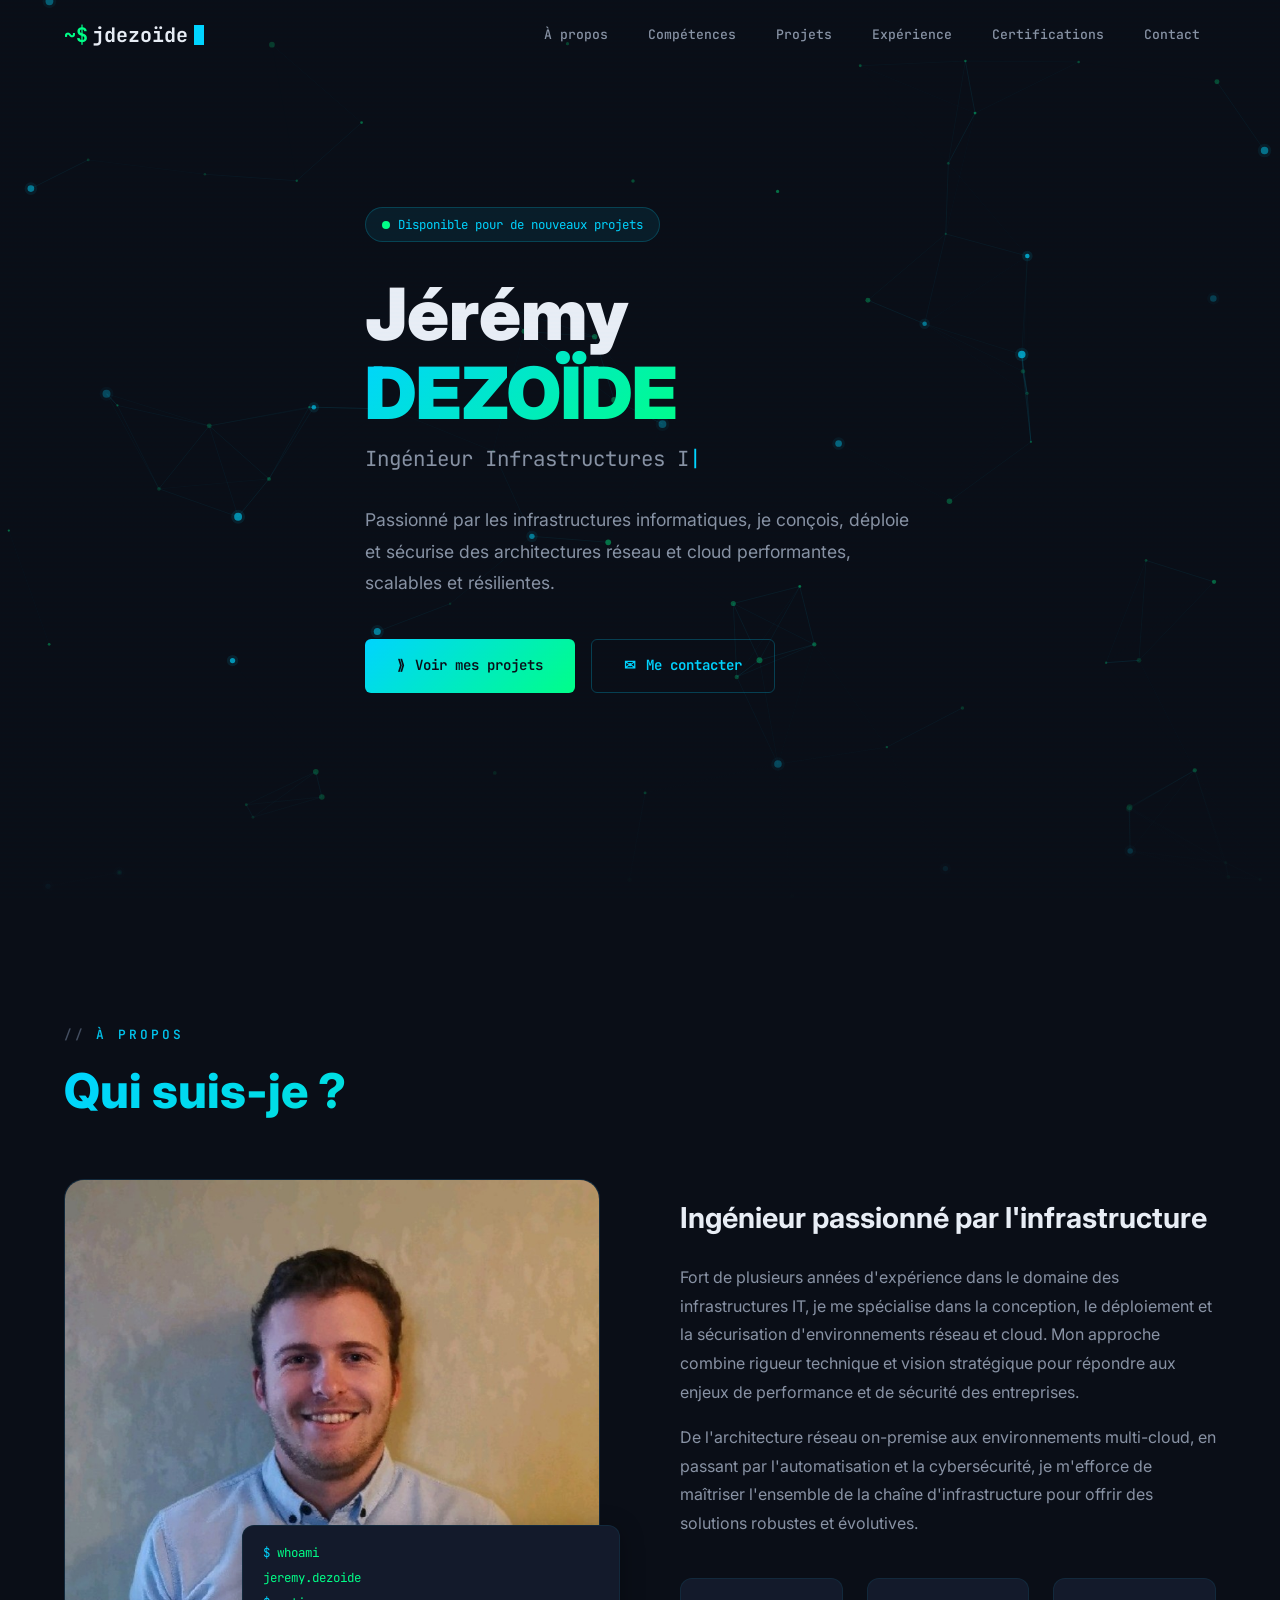
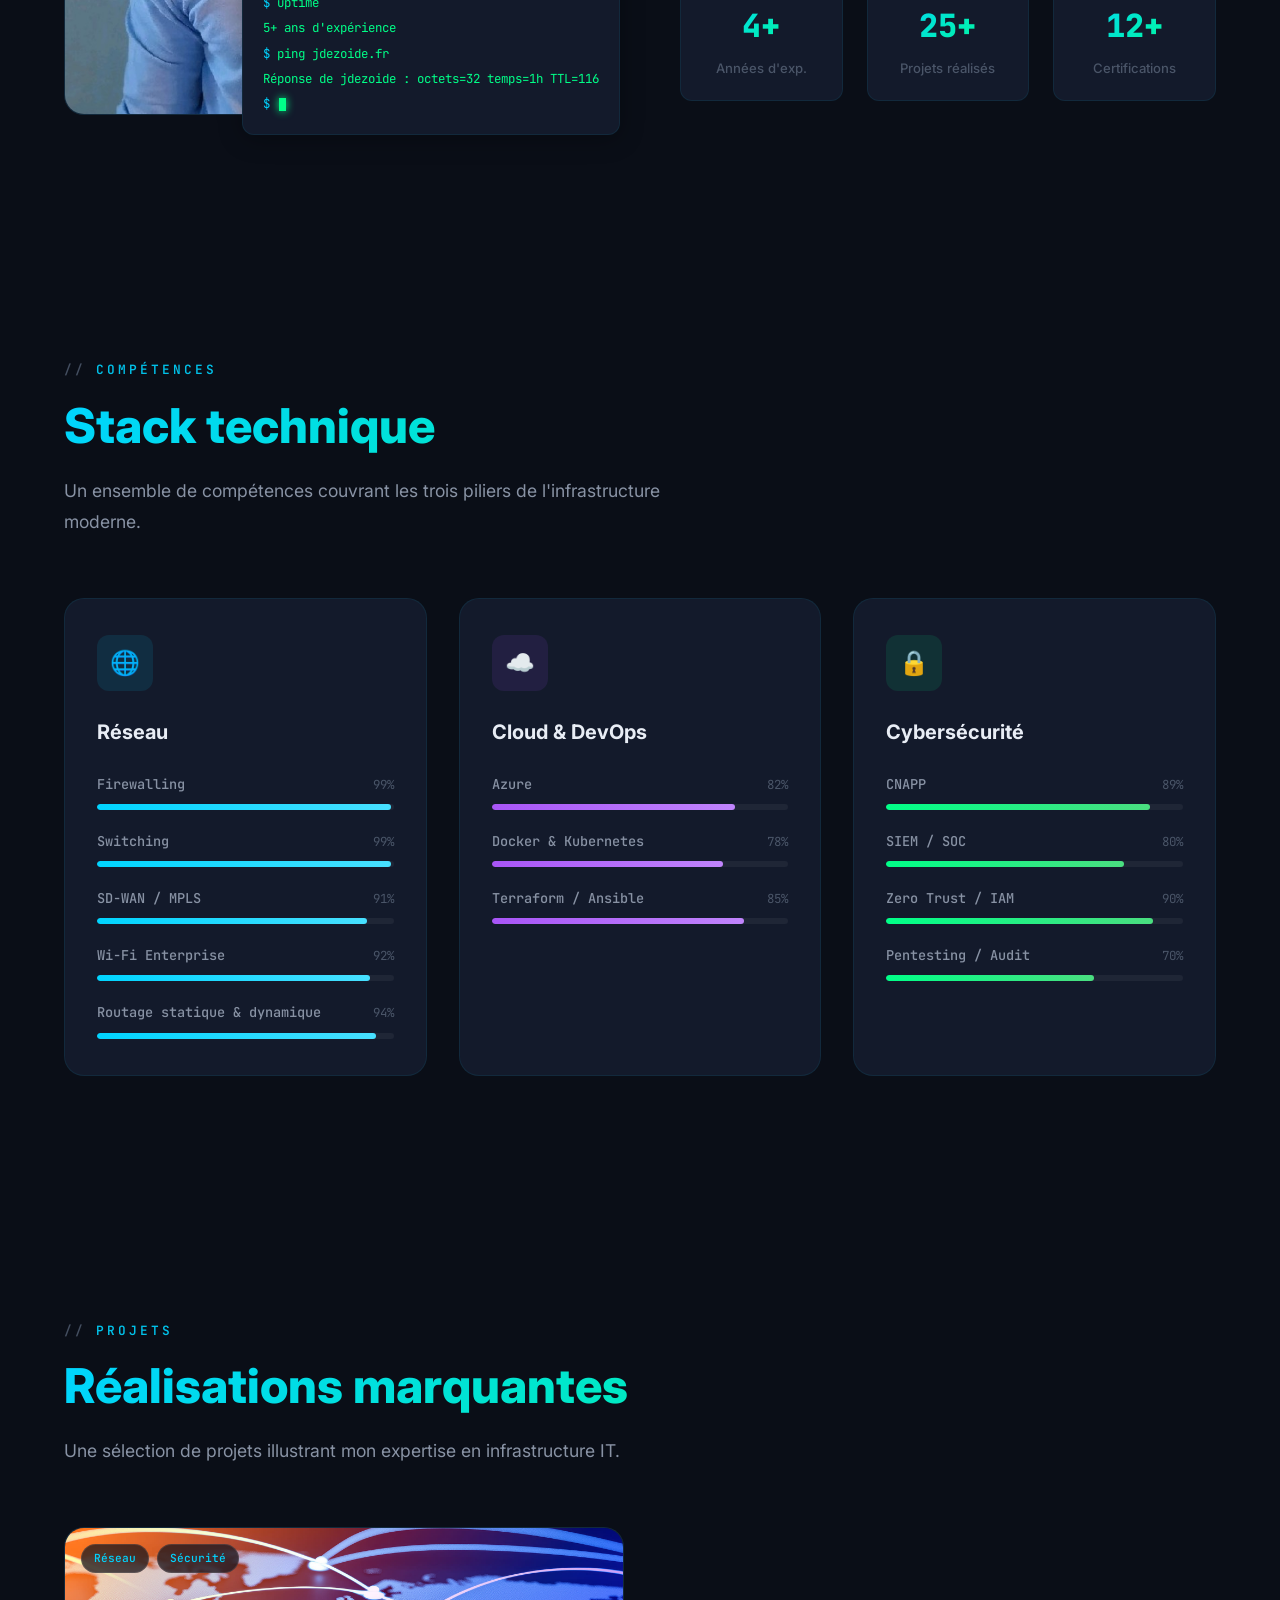
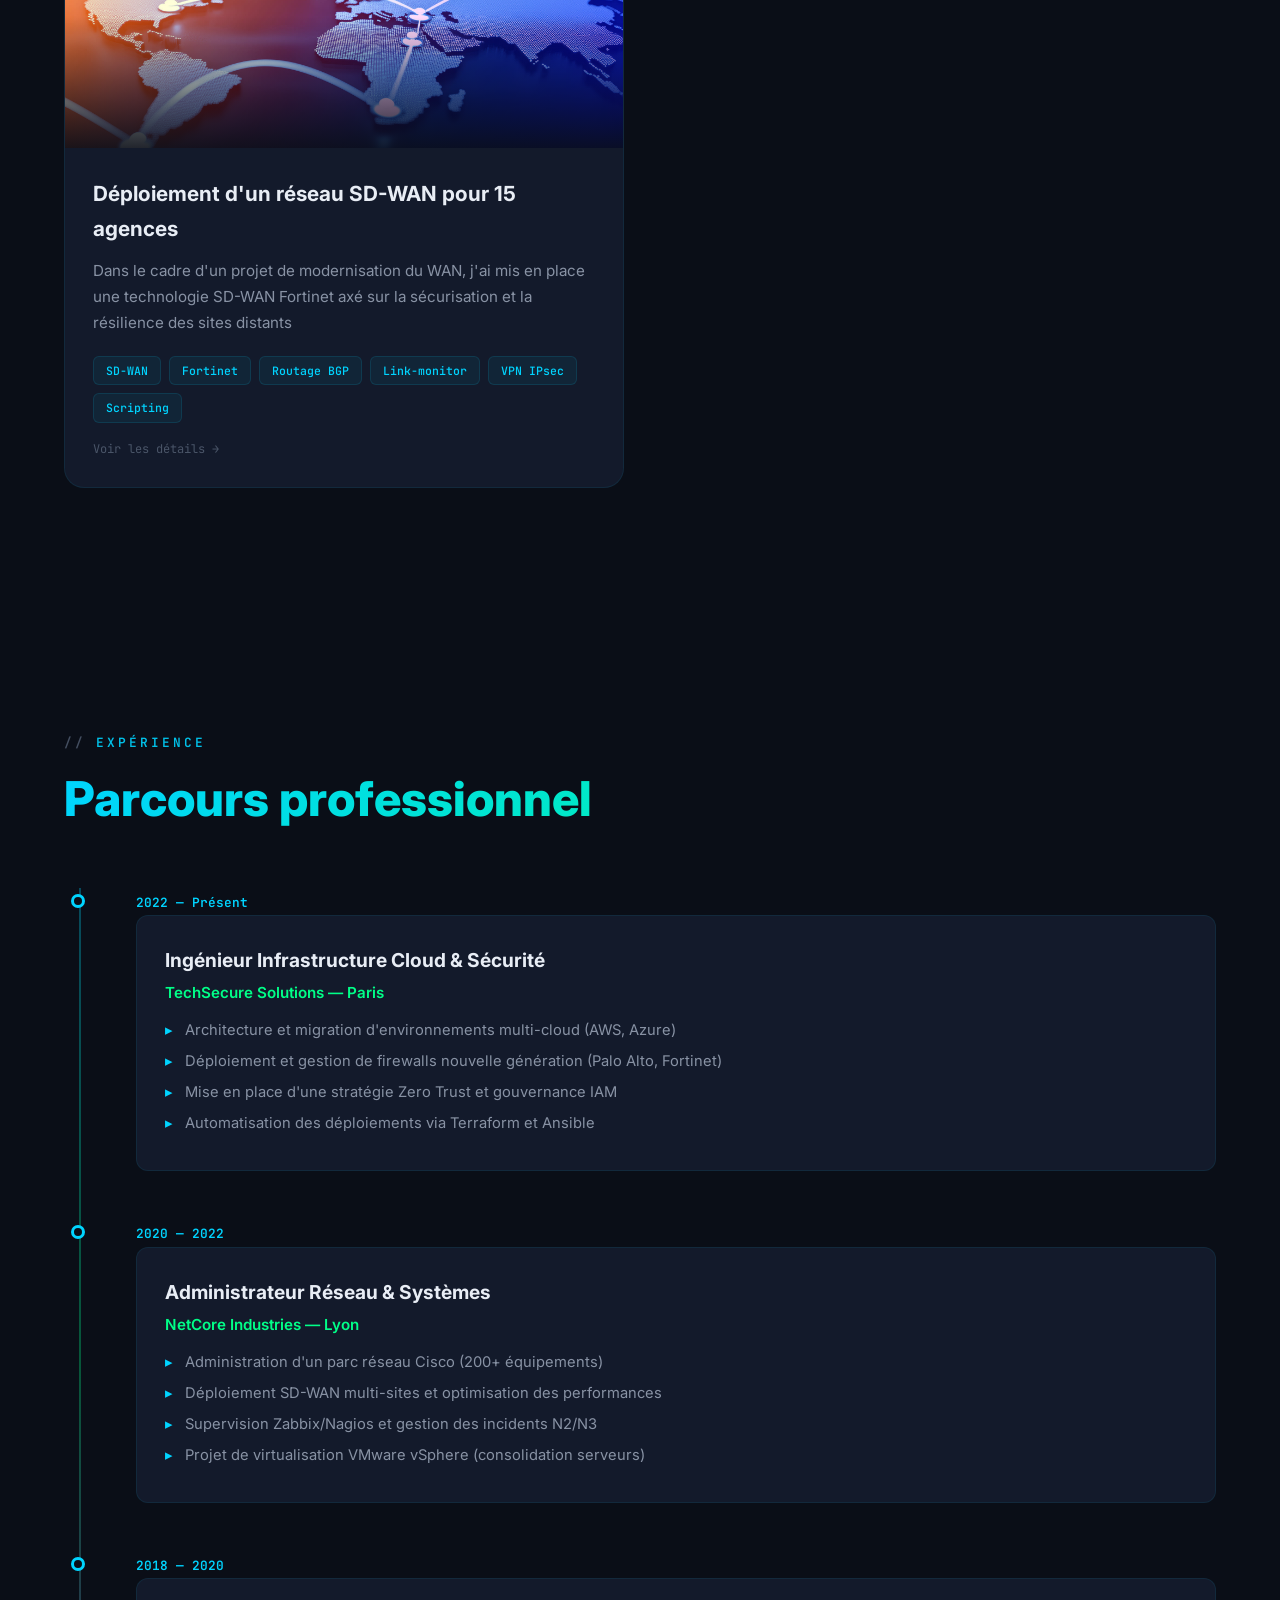
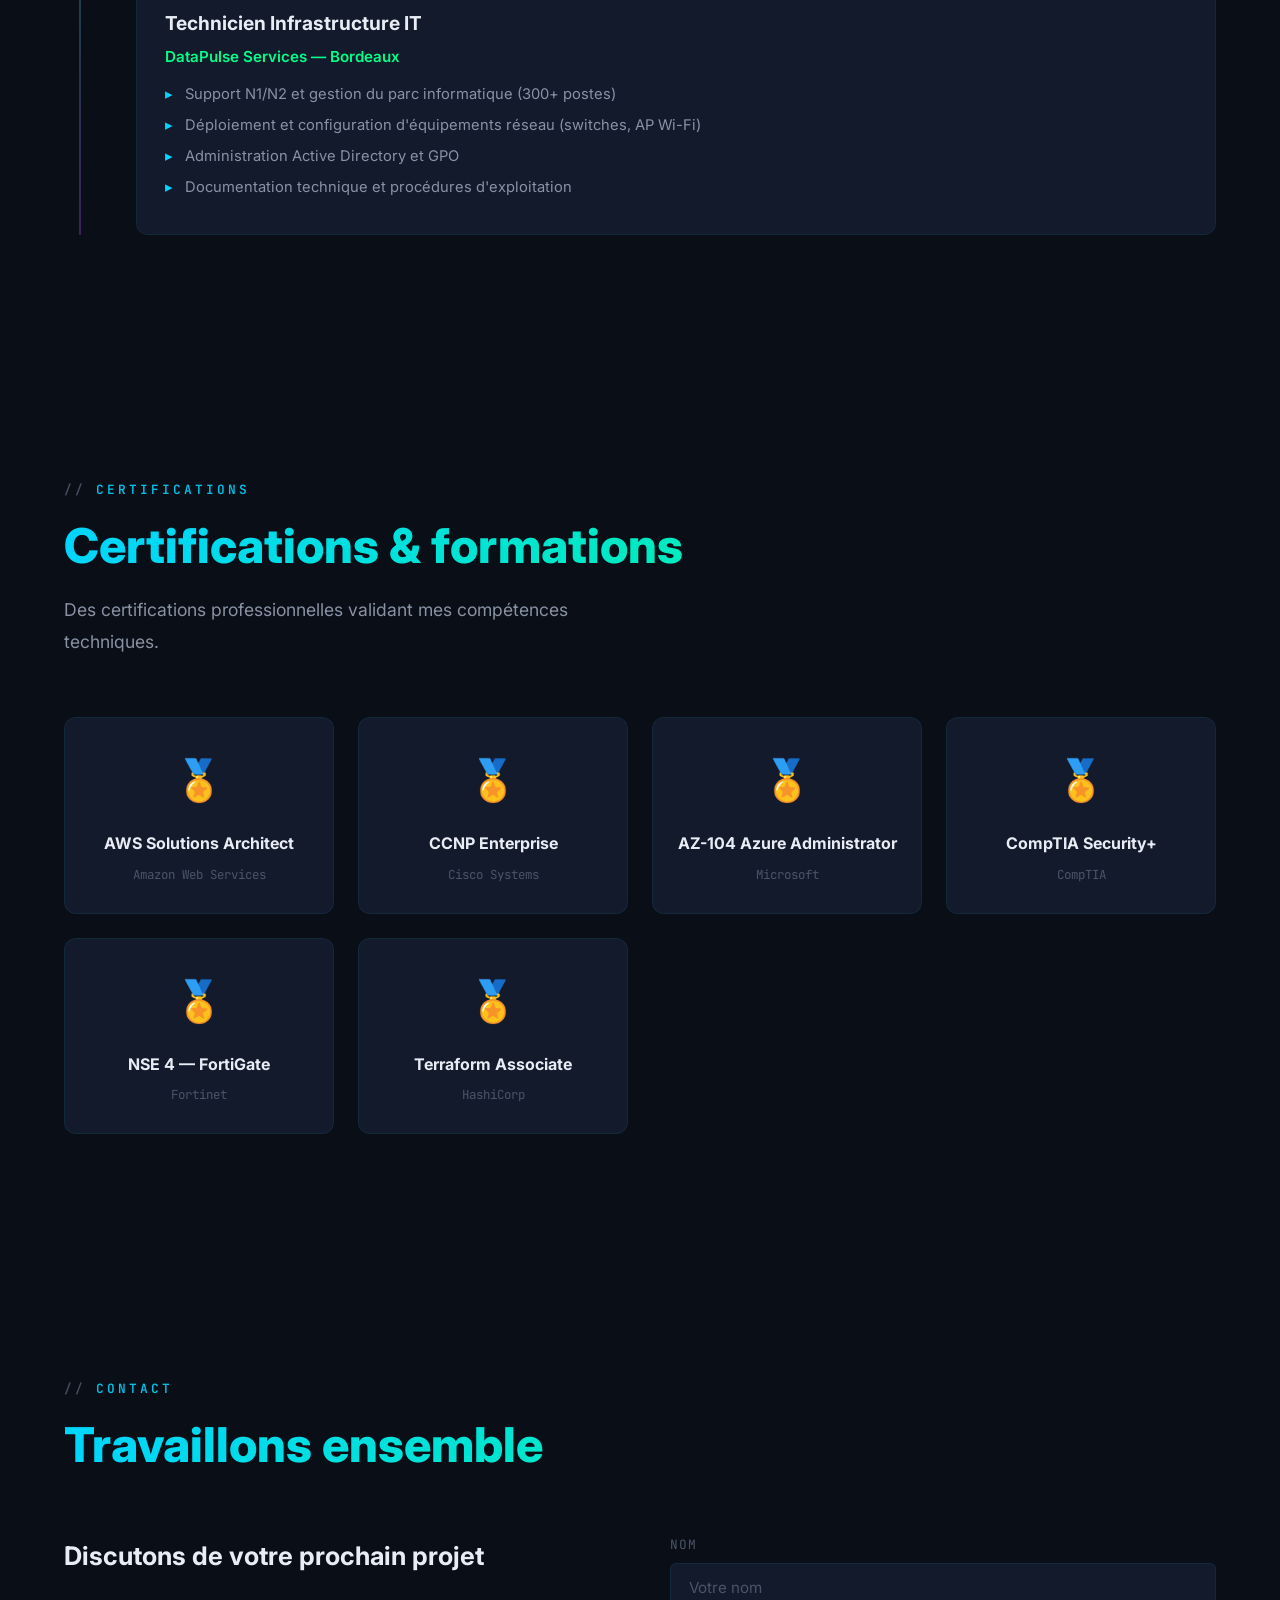
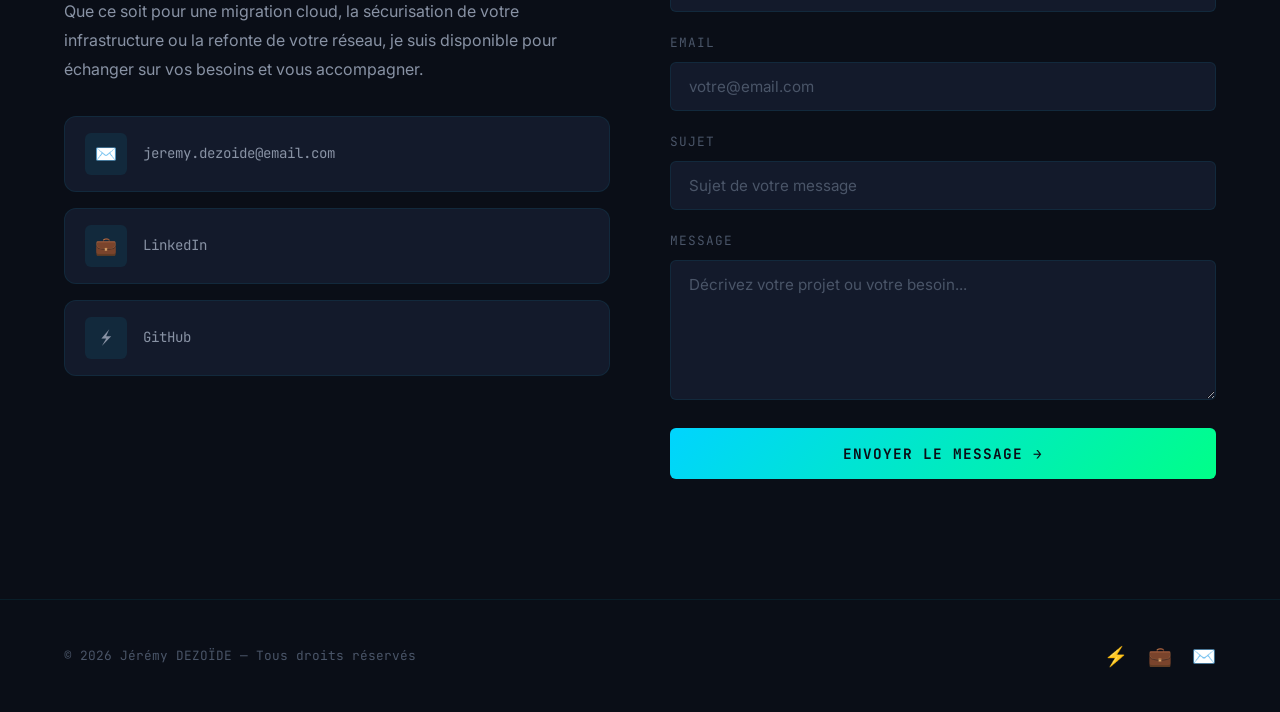
==== index.html @ 3897eb77 "first commit" ====
<!DOCTYPE html>
<html lang="fr">
<head>
  <meta charset="UTF-8">
  <meta name="viewport" content="width=device-width, initial-scale=1.0">
  <meta name="description" content="Portfolio de Jérémy Dezoïde — Ingénieur Infrastructures IT spécialisé en réseau, cloud et cybersécurité. Découvrez mes projets et compétences.">
  <meta name="keywords" content="infrastructure IT, réseau, cloud, cybersécurité, DevOps, portfolio, Jérémy Dezoïde">
  <meta name="author" content="Jérémy Dezoïde">
  <meta name="theme-color" content="#0a0e17">
  <title>Jérémy Dezoïde — Ingénieur Infrastructures IT</title>
  <link rel="stylesheet" href="style.css">
  <link rel="icon" href="data:image/svg+xml,<svg xmlns='http://www.w3.org/2000/svg' viewBox='0 0 100 100'><text y='.9em' font-size='90'>⚡</text></svg>">
</head>
<body>

  <!-- ==================== NAVBAR ==================== -->
  <nav class="navbar" id="navbar">
    <div class="container">
      <a href="#hero" class="nav-logo">
        <span class="prompt">~$</span> <span id="nav-logo-text">jdezoide</span><span class="cursor-blink"></span>
      </a>
      <div class="nav-links" id="nav-links">
        <a href="#about">À propos</a>
        <a href="#skills">Compétences</a>
        <a href="#projects">Projets</a>
        <a href="#experience">Expérience</a>
        <a href="#certifications">Certifications</a>
        <a href="#contact">Contact</a>
      </div>
      <button class="nav-burger" id="nav-burger" aria-label="Menu de navigation">
        <span></span>
        <span></span>
        <span></span>
      </button>
    </div>
  </nav>

  <!-- ==================== HERO ==================== -->
  <section class="hero" id="hero">
    <canvas id="network-canvas"></canvas>
    <div class="hero-gradient"></div>
    <div class="container">
      <div class="hero-content">
        <div class="hero-badge">
          <span class="status-dot"></span>
          <span id="hero-badge-text"></span>
        </div>
        <h1 class="hero-name">
          <span class="first-name" id="hero-first-name"></span><br>
          <span class="last-name" id="hero-last-name"></span>
        </h1>
        <p class="hero-title">
          <span id="typed-text"></span><span class="typed-cursor">|</span>
        </p>
        <p class="hero-description" id="hero-description"></p>
        <div class="hero-buttons">
          <a href="#projects" class="btn btn-primary">
            <span>⟫</span> Voir mes projets
          </a>
          <a href="#contact" class="btn btn-secondary">
            <span>✉</span> Me contacter
          </a>
        </div>
      </div>
    </div>
  </section>

  <!-- ==================== ABOUT ==================== -->
  <section class="section" id="about">
    <div class="container">
      <div class="reveal">
        <span class="section-label">À propos</span>
        <h2 class="section-title">Qui suis-je ?</h2>
      </div>
      <div class="about-grid">
        <div class="about-image-wrapper reveal reveal-delay-1">
          <div class="about-image-frame">
            <div class="about-avatar-placeholder">
              👨‍💻
            </div>
          </div>
          <div class="about-terminal-deco" id="about-terminal"></div>
        </div>
        <div class="about-text reveal reveal-delay-2">
          <h3 id="about-title"></h3>
          <div id="about-paragraphs"></div>
          <div class="about-stats" id="about-stats"></div>
        </div>
      </div>
    </div>
  </section>

  <!-- ==================== SKILLS ==================== -->
  <section class="section" id="skills">
    <div class="container">
      <div class="reveal">
        <span class="section-label">Compétences</span>
        <h2 class="section-title">Stack technique</h2>
        <p class="section-description">
          Un ensemble de compétences couvrant les trois piliers de l'infrastructure moderne.
        </p>
      </div>
      <div class="skills-grid" id="skills-grid"></div>
    </div>
  </section>

  <!-- ==================== PROJECTS ==================== -->
  <section class="section" id="projects">
    <div class="container">
      <div class="reveal">
        <span class="section-label">Projets</span>
        <h2 class="section-title">Réalisations marquantes</h2>
        <p class="section-description">
          Une sélection de projets illustrant mon expertise en infrastructure IT.
        </p>
      </div>
      <div class="projects-grid" id="projects-grid"></div>
    </div>
  </section>

  <!-- ==================== EXPERIENCE ==================== -->
  <section class="section" id="experience">
    <div class="container">
      <div class="reveal">
        <span class="section-label">Expérience</span>
        <h2 class="section-title">Parcours professionnel</h2>
      </div>
      <div class="timeline" id="timeline"></div>
    </div>
  </section>

  <!-- ==================== CERTIFICATIONS ==================== -->
  <section class="section" id="certifications">
    <div class="container">
      <div class="reveal">
        <span class="section-label">Certifications</span>
        <h2 class="section-title">Certifications & formations</h2>
        <p class="section-description">
          Des certifications professionnelles validant mes compétences techniques.
        </p>
      </div>
      <div class="certifications-grid" id="certifications-grid"></div>
    </div>
  </section>

  <!-- ==================== CONTACT ==================== -->
  <section class="section" id="contact">
    <div class="container">
      <div class="reveal">
        <span class="section-label">Contact</span>
        <h2 class="section-title">Travaillons ensemble</h2>
      </div>
      <div class="contact-grid">
        <div class="contact-info reveal reveal-delay-1">
          <h3 id="contact-title"></h3>
          <p id="contact-description"></p>
          <div class="contact-links" id="contact-links"></div>
        </div>
        <form class="contact-form reveal reveal-delay-2" id="contact-form">
          <div class="form-group">
            <label for="name">Nom</label>
            <input type="text" id="name" name="name" placeholder="Votre nom" required>
          </div>
          <div class="form-group">
            <label for="email">Email</label>
            <input type="email" id="email" name="email" placeholder="votre@email.com" required>
          </div>
          <div class="form-group">
            <label for="subject">Sujet</label>
            <input type="text" id="subject" name="subject" placeholder="Sujet de votre message">
          </div>
          <div class="form-group">
            <label for="message">Message</label>
            <textarea id="message" name="message" placeholder="Décrivez votre projet ou votre besoin..." required></textarea>
          </div>
          <button type="submit" class="btn-submit">Envoyer le message →</button>
        </form>
      </div>
    </div>
  </section>

  <!-- ==================== FOOTER ==================== -->
  <footer class="footer">
    <div class="container">
      <div class="footer-content">
        <p class="footer-text" id="footer-text"></p>
        <div class="footer-links" id="footer-links"></div>
      </div>
    </div>
  </footer>

  <script src="script.js"></script>
</body>
</html>
---- style.css ----
/* ============================================
   PORTFOLIO — JÉRÉMY DEZOÏDE
   Thème : Infrastructures IT / Cybersécurité
   ============================================ */

/* ---------- Google Fonts ---------- */
@import url('https://fonts.googleapis.com/css2?family=Inter:wght@300;400;500;600;700;800;900&family=JetBrains+Mono:wght@400;500;600;700&display=swap');

/* ---------- CSS Variables (Design Tokens) ---------- */
:root {
  /* Colors */
  --bg-primary: #0a0e17;
  --bg-secondary: #0f1623;
  --bg-card: #131a2b;
  --bg-card-hover: #182035;
  --border-subtle: rgba(0, 212, 255, 0.08);
  --border-glow: rgba(0, 212, 255, 0.25);

  --accent-cyan: #00d4ff;
  --accent-green: #00ff88;
  --accent-purple: #a855f7;
  --accent-orange: #ff6b35;
  --accent-red: #ff3860;

  --text-primary: #e8edf5;
  --text-secondary: #8892a4;
  --text-muted: #4a5568;

  --gradient-main: linear-gradient(135deg, #00d4ff 0%, #00ff88 100%);
  --gradient-hero: linear-gradient(180deg, rgba(10, 14, 23, 0) 0%, #0a0e17 100%);
  --gradient-card: linear-gradient(135deg, rgba(0, 212, 255, 0.05) 0%, rgba(0, 255, 136, 0.02) 100%);

  /* Typography */
  --font-sans: 'Inter', -apple-system, BlinkMacSystemFont, sans-serif;
  --font-mono: 'JetBrains Mono', 'Fira Code', monospace;

  /* Spacing */
  --section-padding: 120px 0;
  --container-width: 1200px;
  --container-padding: 0 24px;

  /* Transitions */
  --transition-fast: 0.2s cubic-bezier(0.4, 0, 0.2, 1);
  --transition-base: 0.35s cubic-bezier(0.4, 0, 0.2, 1);
  --transition-slow: 0.6s cubic-bezier(0.4, 0, 0.2, 1);

  /* Shadows */
  --shadow-glow-sm: 0 0 15px rgba(0, 212, 255, 0.15);
  --shadow-glow-md: 0 0 30px rgba(0, 212, 255, 0.2);
  --shadow-glow-lg: 0 0 60px rgba(0, 212, 255, 0.15);
  --shadow-card: 0 4px 24px rgba(0, 0, 0, 0.3);

  /* Border Radius */
  --radius-sm: 6px;
  --radius-md: 12px;
  --radius-lg: 20px;
  --radius-full: 9999px;
}

/* ---------- Reset & Base ---------- */
*,
*::before,
*::after {
  margin: 0;
  padding: 0;
  box-sizing: border-box;
}

html {
  scroll-behavior: smooth;
  scroll-padding-top: 80px;
  font-size: 16px;
}

body {
  font-family: var(--font-sans);
  background-color: var(--bg-primary);
  color: var(--text-primary);
  line-height: 1.7;
  overflow-x: hidden;
  -webkit-font-smoothing: antialiased;
  -moz-osx-font-smoothing: grayscale;
}

a {
  text-decoration: none;
  color: inherit;
}

ul, ol {
  list-style: none;
}

img {
  max-width: 100%;
  display: block;
}

button {
  font-family: inherit;
  cursor: pointer;
  border: none;
  background: none;
}

/* ---------- Utilities ---------- */
.container {
  max-width: var(--container-width);
  margin: 0 auto;
  padding: var(--container-padding);
}

.section {
  padding: var(--section-padding);
  position: relative;
}

.section-label {
  display: inline-flex;
  align-items: center;
  gap: 10px;
  font-family: var(--font-mono);
  font-size: 0.8rem;
  font-weight: 600;
  color: var(--accent-cyan);
  text-transform: uppercase;
  letter-spacing: 3px;
  margin-bottom: 16px;
  opacity: 0.9;
}

.section-label::before {
  content: '//';
  color: var(--text-muted);
}

.section-title {
  font-size: clamp(2rem, 4vw, 3rem);
  font-weight: 800;
  line-height: 1.2;
  margin-bottom: 20px;
  background: var(--gradient-main);
  -webkit-background-clip: text;
  -webkit-text-fill-color: transparent;
  background-clip: text;
}

.section-description {
  font-size: 1.1rem;
  color: var(--text-secondary);
  max-width: 600px;
  line-height: 1.8;
}

.highlight {
  color: var(--accent-cyan);
  font-weight: 600;
}

/* ---------- Scanlines Overlay ---------- */
body::after {
  content: '';
  position: fixed;
  top: 0;
  left: 0;
  width: 100%;
  height: 100%;
  pointer-events: none;
  z-index: 9999;
  background: repeating-linear-gradient(
    0deg,
    transparent,
    transparent 2px,
    rgba(0, 212, 255, 0.008) 2px,
    rgba(0, 212, 255, 0.008) 4px
  );
}

/* ---------- NAVBAR ---------- */
.navbar {
  position: fixed;
  top: 0;
  left: 0;
  width: 100%;
  z-index: 1000;
  padding: 16px 0;
  transition: var(--transition-base);
  backdrop-filter: blur(0px);
}

.navbar.scrolled {
  padding: 10px 0;
  background: rgba(10, 14, 23, 0.85);
  backdrop-filter: blur(20px) saturate(180%);
  border-bottom: 1px solid var(--border-subtle);
}

.navbar .container {
  display: flex;
  align-items: center;
  justify-content: space-between;
}

.nav-logo {
  font-family: var(--font-mono);
  font-size: 1.25rem;
  font-weight: 700;
  color: var(--text-primary);
  display: flex;
  align-items: center;
  gap: 4px;
}

.nav-logo .prompt {
  color: var(--accent-green);
}

.nav-logo .cursor-blink {
  display: inline-block;
  width: 10px;
  height: 20px;
  background: var(--accent-cyan);
  animation: blink 1s step-end infinite;
  margin-left: 2px;
  vertical-align: middle;
}

@keyframes blink {
  0%, 100% { opacity: 1; }
  50% { opacity: 0; }
}

.nav-links {
  display: flex;
  align-items: center;
  gap: 8px;
}

.nav-links a {
  font-family: var(--font-mono);
  font-size: 0.82rem;
  font-weight: 500;
  color: var(--text-secondary);
  padding: 8px 16px;
  border-radius: var(--radius-sm);
  transition: var(--transition-fast);
  position: relative;
}

.nav-links a:hover,
.nav-links a.active {
  color: var(--accent-cyan);
  background: rgba(0, 212, 255, 0.06);
}

.nav-links a::after {
  content: '';
  position: absolute;
  bottom: 4px;
  left: 50%;
  transform: translateX(-50%) scaleX(0);
  width: 20px;
  height: 2px;
  background: var(--accent-cyan);
  border-radius: var(--radius-full);
  transition: var(--transition-fast);
}

.nav-links a:hover::after,
.nav-links a.active::after {
  transform: translateX(-50%) scaleX(1);
}

/* Mobile Burger */
.nav-burger {
  display: none;
  flex-direction: column;
  gap: 5px;
  padding: 8px;
  z-index: 1001;
}

.nav-burger span {
  display: block;
  width: 24px;
  height: 2px;
  background: var(--text-primary);
  border-radius: var(--radius-full);
  transition: var(--transition-base);
}

.nav-burger.active span:nth-child(1) {
  transform: rotate(45deg) translate(5px, 5px);
}

.nav-burger.active span:nth-child(2) {
  opacity: 0;
}

.nav-burger.active span:nth-child(3) {
  transform: rotate(-45deg) translate(5px, -5px);
}

/* ---------- HERO SECTION ---------- */
.hero {
  min-height: 100vh;
  display: flex;
  align-items: center;
  position: relative;
  overflow: hidden;
}

#network-canvas {
  position: absolute;
  top: 0;
  left: 0;
  width: 100%;
  height: 100%;
  z-index: 0;
}

.hero-gradient {
  position: absolute;
  bottom: 0;
  left: 0;
  width: 100%;
  height: 200px;
  background: var(--gradient-hero);
  z-index: 1;
}

.hero-content {
  position: relative;
  z-index: 2;
  max-width: 800px;
}

.hero-badge {
  display: inline-flex;
  align-items: center;
  gap: 8px;
  padding: 6px 16px;
  background: rgba(0, 212, 255, 0.08);
  border: 1px solid rgba(0, 212, 255, 0.2);
  border-radius: var(--radius-full);
  font-family: var(--font-mono);
  font-size: 0.78rem;
  color: var(--accent-cyan);
  margin-bottom: 32px;
  animation: fadeInUp 0.8s ease-out 0.2s both;
}

.hero-badge .status-dot {
  width: 8px;
  height: 8px;
  background: var(--accent-green);
  border-radius: 50%;
  animation: pulse-dot 2s ease-in-out infinite;
}

@keyframes pulse-dot {
  0%, 100% { box-shadow: 0 0 0 0 rgba(0, 255, 136, 0.4); }
  50% { box-shadow: 0 0 0 6px rgba(0, 255, 136, 0); }
}

.hero-name {
  font-size: clamp(2.8rem, 6vw, 4.5rem);
  font-weight: 900;
  line-height: 1.1;
  margin-bottom: 8px;
  animation: fadeInUp 0.8s ease-out 0.4s both;
}

.hero-name .first-name {
  color: var(--text-primary);
}

.hero-name .last-name {
  background: var(--gradient-main);
  -webkit-background-clip: text;
  -webkit-text-fill-color: transparent;
  background-clip: text;
}

.hero-title {
  font-family: var(--font-mono);
  font-size: clamp(1rem, 2vw, 1.3rem);
  color: var(--text-secondary);
  margin-bottom: 28px;
  animation: fadeInUp 0.8s ease-out 0.6s both;
  min-height: 1.6em;
}

.hero-title .typed-cursor {
  color: var(--accent-cyan);
  animation: blink 0.8s step-end infinite;
}

.hero-description {
  font-size: 1.1rem;
  color: var(--text-secondary);
  max-width: 550px;
  line-height: 1.8;
  margin-bottom: 40px;
  animation: fadeInUp 0.8s ease-out 0.8s both;
}

.hero-buttons {
  display: flex;
  gap: 16px;
  flex-wrap: wrap;
  animation: fadeInUp 0.8s ease-out 1s both;
}

@keyframes fadeInUp {
  from {
    opacity: 0;
    transform: translateY(30px);
  }
  to {
    opacity: 1;
    transform: translateY(0);
  }
}

/* Buttons */
.btn {
  display: inline-flex;
  align-items: center;
  gap: 10px;
  padding: 14px 32px;
  font-family: var(--font-mono);
  font-size: 0.88rem;
  font-weight: 600;
  border-radius: var(--radius-sm);
  transition: var(--transition-base);
  position: relative;
  overflow: hidden;
}

.btn-primary {
  background: var(--gradient-main);
  color: var(--bg-primary);
}

.btn-primary:hover {
  box-shadow: var(--shadow-glow-md);
  transform: translateY(-2px);
}

.btn-secondary {
  background: transparent;
  color: var(--accent-cyan);
  border: 1px solid var(--border-glow);
}

.btn-secondary:hover {
  background: rgba(0, 212, 255, 0.08);
  border-color: var(--accent-cyan);
  transform: translateY(-2px);
}

/* Scroll Indicator */
.scroll-indicator {
  position: absolute;
  bottom: 40px;
  left: 50%;
  transform: translateX(-50%);
  z-index: 2;
  display: flex;
  flex-direction: column;
  align-items: center;
  gap: 8px;
  animation: fadeInUp 0.8s ease-out 1.4s both;
}

.scroll-indicator span {
  font-family: var(--font-mono);
  font-size: 0.7rem;
  color: var(--text-muted);
  letter-spacing: 2px;
  text-transform: uppercase;
}

.scroll-mouse {
  width: 24px;
  height: 38px;
  border: 2px solid var(--text-muted);
  border-radius: 12px;
  position: relative;
}

.scroll-mouse::after {
  content: '';
  position: absolute;
  top: 6px;
  left: 50%;
  transform: translateX(-50%);
  width: 3px;
  height: 8px;
  background: var(--accent-cyan);
  border-radius: var(--radius-full);
  animation: scrollDown 1.8s ease-in-out infinite;
}

@keyframes scrollDown {
  0% { opacity: 1; transform: translateX(-50%) translateY(0); }
  100% { opacity: 0; transform: translateX(-50%) translateY(16px); }
}

/* ---------- ABOUT SECTION ---------- */
.about-grid {
  display: grid;
  grid-template-columns: 1fr 1fr;
  gap: 80px;
  align-items: center;
  margin-top: 60px;
}

.about-image-wrapper {
  position: relative;
}

.about-image-frame {
  position: relative;
  border-radius: var(--radius-lg);
  overflow: hidden;
  border: 1px solid var(--border-subtle);
  aspect-ratio: 1;
  background: var(--bg-card);
  display: flex;
  align-items: center;
  justify-content: center;
}

.about-image-frame img {
  width: 100%;
  height: 100%;
  object-fit: cover;
  position: relative;
  z-index: 2;
  transition: transform var(--transition);
}

.about-image-frame:hover img {
  transform: scale(1.04);
}

.about-image-frame::before {
  content: '';
  position: absolute;
  inset: 0;
  background: var(--gradient-card);
  z-index: 1;
}

.about-avatar-placeholder {
  width: 100%;
  height: 100%;
  display: flex;
  align-items: center;
  justify-content: center;
  font-size: 6rem;
  position: relative;
  z-index: 2;
}

.about-terminal-deco {
  position: absolute;
  bottom: -20px;
  right: -20px;
  background: var(--bg-card);
  border: 1px solid var(--border-subtle);
  border-radius: var(--radius-md);
  padding: 16px 20px;
  font-family: var(--font-mono);
  font-size: 0.78rem;
  color: var(--accent-green);
  box-shadow: var(--shadow-card);
  z-index: 3;
}

.about-terminal-deco .line {
  display: block;
  margin-bottom: 4px;
}

.about-terminal-deco .prompt-sign {
  color: var(--accent-cyan);
}

.about-terminal-deco .terminal-cursor {
  display: inline-block;
  width: 7px;
  height: 13px;
  background: var(--accent-green);
  animation: terminal-blink 1s step-end infinite;
  vertical-align: middle;
  margin-left: 2px;
  box-shadow: 0 0 8px var(--accent-green);
}

@keyframes terminal-blink {
  from, to { background-color: transparent; box-shadow: none; }
  50% { background-color: var(--accent-green); box-shadow: 0 0 8px var(--accent-green); }
}

.about-text h3 {
  font-size: 1.8rem;
  font-weight: 700;
  margin-bottom: 20px;
  color: var(--text-primary);
}

.about-text p {
  color: var(--text-secondary);
  margin-bottom: 16px;
  line-height: 1.8;
}

.about-stats {
  display: grid;
  grid-template-columns: repeat(3, 1fr);
  gap: 24px;
  margin-top: 40px;
}

.stat-item {
  text-align: center;
  padding: 20px;
  background: var(--bg-card);
  border: 1px solid var(--border-subtle);
  border-radius: var(--radius-md);
  transition: var(--transition-base);
}

.stat-item:hover {
  border-color: var(--border-glow);
  box-shadow: var(--shadow-glow-sm);
}

.stat-number {
  font-family: var(--font-mono);
  font-size: 2rem;
  font-weight: 800;
  background: var(--gradient-main);
  -webkit-background-clip: text;
  -webkit-text-fill-color: transparent;
  background-clip: text;
}

.stat-label {
  font-size: 0.82rem;
  color: var(--text-muted);
  margin-top: 4px;
  font-weight: 500;
}

/* ---------- SKILLS SECTION ---------- */
.skills-grid {
  display: grid;
  grid-template-columns: repeat(3, 1fr);
  gap: 32px;
  margin-top: 60px;
}

.skill-category {
  background: var(--bg-card);
  border: 1px solid var(--border-subtle);
  border-radius: var(--radius-lg);
  padding: 36px 32px;
  transition: var(--transition-base);
  position: relative;
  overflow: hidden;
}

.skill-category::before {
  content: '';
  position: absolute;
  top: 0;
  left: 0;
  right: 0;
  height: 3px;
  background: var(--gradient-main);
  transform: scaleX(0);
  transition: var(--transition-base);
}

.skill-category:hover {
  border-color: var(--border-glow);
  transform: translateY(-4px);
  box-shadow: var(--shadow-glow-sm);
}

.skill-category:hover::before {
  transform: scaleX(1);
}

.skill-category-icon {
  width: 56px;
  height: 56px;
  display: flex;
  align-items: center;
  justify-content: center;
  border-radius: var(--radius-md);
  font-size: 1.5rem;
  margin-bottom: 24px;
}

.skill-category-icon.network {
  background: rgba(0, 212, 255, 0.1);
  color: var(--accent-cyan);
}

.skill-category-icon.cloud {
  background: rgba(168, 85, 247, 0.1);
  color: var(--accent-purple);
}

.skill-category-icon.security {
  background: rgba(0, 255, 136, 0.1);
  color: var(--accent-green);
}

.skill-category h3 {
  font-size: 1.25rem;
  font-weight: 700;
  margin-bottom: 24px;
  color: var(--text-primary);
}

.skill-item {
  margin-bottom: 20px;
}

.skill-item:last-child {
  margin-bottom: 0;
}

.skill-header {
  display: flex;
  justify-content: space-between;
  align-items: center;
  margin-bottom: 8px;
}

.skill-name {
  font-family: var(--font-mono);
  font-size: 0.85rem;
  color: var(--text-secondary);
  font-weight: 500;
}

.skill-percent {
  font-family: var(--font-mono);
  font-size: 0.78rem;
  color: var(--text-muted);
}

.skill-bar {
  height: 6px;
  background: rgba(255, 255, 255, 0.05);
  border-radius: var(--radius-full);
  overflow: hidden;
}

.skill-bar-fill {
  height: 100%;
  border-radius: var(--radius-full);
  width: 0;
  transition: width 1.2s cubic-bezier(0.4, 0, 0.2, 1);
}

.skill-bar-fill.cyan {
  background: linear-gradient(90deg, var(--accent-cyan), #47e0ff);
}

.skill-bar-fill.purple {
  background: linear-gradient(90deg, var(--accent-purple), #c084fc);
}

.skill-bar-fill.green {
  background: linear-gradient(90deg, var(--accent-green), #4ade80);
}

/* ---------- PROJECTS SECTION ---------- */
.projects-grid {
  display: grid;
  grid-template-columns: repeat(2, 1fr);
  gap: 32px;
  margin-top: 60px;
}

.project-card {
  background: var(--bg-card);
  border: 1px solid var(--border-subtle);
  border-radius: var(--radius-lg);
  overflow: hidden;
  transition: var(--transition-base);
  position: relative;
  group: true;
}

.project-card:hover {
  border-color: var(--border-glow);
  transform: translateY(-6px);
  box-shadow: var(--shadow-glow-md);
}

.project-image {
  width: 100%;
  height: 220px;
  background: var(--bg-secondary);
  position: relative;
  overflow: hidden;
}

.project-image-inner {
  width: 100%;
  height: 100%;
  display: flex;
  align-items: center;
  justify-content: center;
  font-size: 3rem;
  background: var(--gradient-card);
  transition: var(--transition-slow);
}

.project-card:hover .project-image-inner {
  transform: scale(1.05);
}

.project-overlay {
  position: absolute;
  inset: 0;
  background: linear-gradient(180deg, transparent 40%, rgba(10, 14, 23, 0.9) 100%);
}

.project-tags {
  position: absolute;
  top: 16px;
  left: 16px;
  display: flex;
  gap: 8px;
  flex-wrap: wrap;
  z-index: 2;
}

.project-tag {
  padding: 4px 12px;
  background: rgba(10, 14, 23, 0.7);
  backdrop-filter: blur(10px);
  border: 1px solid rgba(255, 255, 255, 0.1);
  border-radius: var(--radius-full);
  font-family: var(--font-mono);
  font-size: 0.7rem;
  color: var(--accent-cyan);
  font-weight: 500;
}

.project-body {
  padding: 28px;
}

.project-title {
  font-size: 1.3rem;
  font-weight: 700;
  margin-bottom: 12px;
  color: var(--text-primary);
  display: flex;
  align-items: center;
  gap: 10px;
}

.project-title .arrow {
  opacity: 0;
  transform: translateX(-8px);
  transition: var(--transition-fast);
  color: var(--accent-cyan);
}

.project-card:hover .project-title .arrow {
  opacity: 1;
  transform: translateX(0);
}

.project-description {
  color: var(--text-secondary);
  font-size: 0.95rem;
  line-height: 1.7;
  margin-bottom: 20px;
}

.project-tech-stack {
  display: flex;
  gap: 8px;
  flex-wrap: wrap;
}

.tech-badge {
  padding: 4px 12px;
  background: rgba(0, 212, 255, 0.06);
  border: 1px solid rgba(0, 212, 255, 0.12);
  border-radius: var(--radius-sm);
  font-family: var(--font-mono);
  font-size: 0.72rem;
  color: var(--accent-cyan);
  font-weight: 500;
}

/* ---------- EXPERIENCE / TIMELINE ---------- */
.timeline {
  position: relative;
  margin-top: 60px;
  padding-left: 40px;
}

.timeline::before {
  content: '';
  position: absolute;
  left: 15px;
  top: 0;
  bottom: 0;
  width: 2px;
  background: linear-gradient(180deg, var(--accent-cyan), var(--accent-green), var(--accent-purple));
  opacity: 0.3;
}

.timeline-item {
  position: relative;
  margin-bottom: 48px;
  padding-left: 32px;
}

.timeline-item:last-child {
  margin-bottom: 0;
}

.timeline-dot {
  position: absolute;
  left: -33px;
  top: 6px;
  width: 14px;
  height: 14px;
  border-radius: 50%;
  background: var(--bg-primary);
  border: 3px solid var(--accent-cyan);
  z-index: 2;
  transition: var(--transition-base);
}

.timeline-item:hover .timeline-dot {
  background: var(--accent-cyan);
  box-shadow: 0 0 15px rgba(0, 212, 255, 0.5);
}

.timeline-date {
  font-family: var(--font-mono);
  font-size: 0.8rem;
  color: var(--accent-cyan);
  margin-bottom: 8px;
  font-weight: 600;
}

.timeline-card {
  background: var(--bg-card);
  border: 1px solid var(--border-subtle);
  border-radius: var(--radius-md);
  padding: 28px;
  transition: var(--transition-base);
}

.timeline-item:hover .timeline-card {
  border-color: var(--border-glow);
  box-shadow: var(--shadow-glow-sm);
}

.timeline-role {
  font-size: 1.2rem;
  font-weight: 700;
  color: var(--text-primary);
  margin-bottom: 4px;
}

.timeline-company {
  font-size: 0.95rem;
  color: var(--accent-green);
  font-weight: 600;
  margin-bottom: 12px;
}

.timeline-description {
  color: var(--text-secondary);
  font-size: 0.92rem;
  line-height: 1.7;
}

.timeline-description li {
  position: relative;
  padding-left: 20px;
  margin-bottom: 6px;
}

.timeline-description li::before {
  content: '▸';
  position: absolute;
  left: 0;
  color: var(--accent-cyan);
}

/* ---------- CERTIFICATIONS ---------- */
.certifications-grid {
  display: grid;
  grid-template-columns: repeat(auto-fill, minmax(250px, 1fr));
  gap: 24px;
  margin-top: 60px;
}

.cert-card {
  background: var(--bg-card);
  border: 1px solid var(--border-subtle);
  border-radius: var(--radius-md);
  padding: 28px 24px;
  text-align: center;
  transition: var(--transition-base);
}

.cert-card:hover {
  border-color: var(--border-glow);
  transform: translateY(-4px);
  box-shadow: var(--shadow-glow-sm);
}

.cert-icon {
  font-size: 2.5rem;
  margin-bottom: 16px;
}

.cert-name {
  font-size: 1rem;
  font-weight: 700;
  color: var(--text-primary);
  margin-bottom: 6px;
}

.cert-issuer {
  font-family: var(--font-mono);
  font-size: 0.78rem;
  color: var(--text-muted);
}

/* ---------- CONTACT SECTION ---------- */
.contact-grid {
  display: grid;
  grid-template-columns: 1fr 1fr;
  gap: 60px;
  margin-top: 60px;
}

.contact-info h3 {
  font-size: 1.6rem;
  font-weight: 700;
  margin-bottom: 20px;
  color: var(--text-primary);
}

.contact-info p {
  color: var(--text-secondary);
  margin-bottom: 32px;
  line-height: 1.8;
}

.contact-links {
  display: flex;
  flex-direction: column;
  gap: 16px;
}

.contact-link {
  display: flex;
  align-items: center;
  gap: 16px;
  padding: 16px 20px;
  background: var(--bg-card);
  border: 1px solid var(--border-subtle);
  border-radius: var(--radius-md);
  transition: var(--transition-base);
  font-family: var(--font-mono);
  font-size: 0.88rem;
  color: var(--text-secondary);
}

.contact-link:hover {
  border-color: var(--border-glow);
  color: var(--accent-cyan);
  box-shadow: var(--shadow-glow-sm);
  transform: translateX(4px);
}

.contact-link-icon {
  width: 42px;
  height: 42px;
  display: flex;
  align-items: center;
  justify-content: center;
  background: rgba(0, 212, 255, 0.08);
  border-radius: var(--radius-sm);
  font-size: 1.1rem;
  flex-shrink: 0;
}

.contact-form {
  display: flex;
  flex-direction: column;
  gap: 20px;
}

.form-group {
  position: relative;
}

.form-group label {
  display: block;
  font-family: var(--font-mono);
  font-size: 0.8rem;
  color: var(--text-muted);
  margin-bottom: 8px;
  text-transform: uppercase;
  letter-spacing: 1px;
}

.form-group input,
.form-group textarea {
  width: 100%;
  padding: 14px 18px;
  background: var(--bg-card);
  border: 1px solid var(--border-subtle);
  border-radius: var(--radius-sm);
  color: var(--text-primary);
  font-family: var(--font-sans);
  font-size: 0.95rem;
  transition: var(--transition-fast);
  outline: none;
}

.form-group input:focus,
.form-group textarea:focus {
  border-color: var(--accent-cyan);
  box-shadow: 0 0 0 3px rgba(0, 212, 255, 0.1);
}

.form-group textarea {
  min-height: 140px;
  resize: vertical;
}

.form-group input::placeholder,
.form-group textarea::placeholder {
  color: var(--text-muted);
}

.btn-submit {
  width: 100%;
  padding: 16px;
  background: var(--gradient-main);
  color: var(--bg-primary);
  font-family: var(--font-mono);
  font-size: 0.9rem;
  font-weight: 700;
  border-radius: var(--radius-sm);
  transition: var(--transition-base);
  text-transform: uppercase;
  letter-spacing: 1px;
}

.btn-submit:hover {
  box-shadow: var(--shadow-glow-md);
  transform: translateY(-2px);
}

/* ---------- FOOTER ---------- */
.footer {
  padding: 40px 0;
  border-top: 1px solid var(--border-subtle);
  text-align: center;
}

.footer-content {
  display: flex;
  justify-content: space-between;
  align-items: center;
}

.footer-text {
  font-family: var(--font-mono);
  font-size: 0.8rem;
  color: var(--text-muted);
}

.footer-links {
  display: flex;
  gap: 20px;
}

.footer-links a {
  color: var(--text-muted);
  font-size: 1.2rem;
  transition: var(--transition-fast);
}

.footer-links a:hover {
  color: var(--accent-cyan);
}

/* ---------- SCROLL ANIMATIONS ---------- */
.reveal {
  opacity: 0;
  transform: translateY(40px);
  transition: opacity 0.8s ease-out, transform 0.8s ease-out;
}

.reveal.visible {
  opacity: 1;
  transform: translateY(0);
}

.reveal-delay-1 { transition-delay: 0.1s; }
.reveal-delay-2 { transition-delay: 0.2s; }
.reveal-delay-3 { transition-delay: 0.3s; }
.reveal-delay-4 { transition-delay: 0.4s; }

/* ---------- RESPONSIVE ---------- */
@media (max-width: 1024px) {
  .skills-grid {
    grid-template-columns: 1fr;
    gap: 24px;
  }

  .about-grid {
    grid-template-columns: 1fr;
    gap: 48px;
  }

  .about-image-wrapper {
    max-width: 400px;
    margin: 0 auto;
  }

  .contact-grid {
    grid-template-columns: 1fr;
    gap: 40px;
  }
}

@media (max-width: 768px) {
  :root {
    --section-padding: 80px 0;
  }

  .nav-links {
    position: fixed;
    top: 0;
    right: -100%;
    width: 280px;
    height: 100vh;
    background: rgba(15, 22, 35, 0.98);
    backdrop-filter: blur(20px);
    flex-direction: column;
    justify-content: center;
    gap: 8px;
    padding: 24px;
    transition: var(--transition-base);
    border-left: 1px solid var(--border-subtle);
  }

  .nav-links.open {
    right: 0;
  }

  .nav-links a {
    font-size: 1rem;
    padding: 14px 20px;
    width: 100%;
    text-align: center;
  }

  .nav-burger {
    display: flex;
  }

  .projects-grid {
    grid-template-columns: 1fr;
  }

  .hero-buttons {
    flex-direction: column;
  }

  .hero-buttons .btn {
    text-align: center;
    justify-content: center;
  }

  .about-stats {
    grid-template-columns: repeat(3, 1fr);
    gap: 12px;
  }

  .stat-number {
    font-size: 1.5rem;
  }

  .footer-content {
    flex-direction: column;
    gap: 16px;
  }

  .timeline {
    padding-left: 24px;
  }

  .timeline-item {
    padding-left: 24px;
  }

  .timeline-dot {
    left: -28px;
  }
}

@media (max-width: 480px) {
  .about-stats {
    grid-template-columns: 1fr;
  }

  .certifications-grid {
    grid-template-columns: 1fr;
  }
}

/* ---------- PROJECT DETAIL MODAL ---------- */
.project-modal-overlay {
  position: fixed;
  inset: 0;
  z-index: 10000;
  background: rgba(5, 8, 14, 0.85);
  backdrop-filter: blur(12px);
  display: flex;
  align-items: center;
  justify-content: center;
  opacity: 0;
  visibility: hidden;
  transition: opacity 0.4s ease, visibility 0.4s ease;
  padding: 24px;
}

.project-modal-overlay.active {
  opacity: 1;
  visibility: visible;
}

.project-modal {
  background: var(--bg-secondary);
  border: 1px solid var(--border-glow);
  border-radius: var(--radius-lg);
  width: 100%;
  max-width: 900px;
  max-height: 85vh;
  overflow-y: auto;
  transform: translateY(40px) scale(0.95);
  transition: transform 0.4s cubic-bezier(0.4, 0, 0.2, 1);
  box-shadow: var(--shadow-glow-lg), 0 20px 60px rgba(0, 0, 0, 0.5);
  scrollbar-width: thin;
  scrollbar-color: rgba(0, 212, 255, 0.2) transparent;
}

.project-modal::-webkit-scrollbar {
  width: 6px;
}

.project-modal::-webkit-scrollbar-track {
  background: transparent;
}

.project-modal::-webkit-scrollbar-thumb {
  background: rgba(0, 212, 255, 0.2);
  border-radius: 3px;
}

.project-modal-overlay.active .project-modal {
  transform: translateY(0) scale(1);
}

.project-modal-header {
  position: sticky;
  top: 0;
  z-index: 2;
  background: var(--bg-secondary);
  border-bottom: 1px solid var(--border-subtle);
  padding: 28px 36px;
  display: flex;
  justify-content: space-between;
  align-items: flex-start;
  gap: 20px;
}

.project-modal-header-info {
  flex: 1;
}

.project-modal-header-info .project-tags {
  display: flex;
  gap: 8px;
  flex-wrap: wrap;
  margin-bottom: 12px;
  position: static;
}

.project-modal-title {
  font-size: 1.8rem;
  font-weight: 800;
  background: var(--gradient-main);
  -webkit-background-clip: text;
  -webkit-text-fill-color: transparent;
  background-clip: text;
  line-height: 1.3;
}

.project-modal-close {
  width: 40px;
  height: 40px;
  display: flex;
  align-items: center;
  justify-content: center;
  border-radius: var(--radius-sm);
  background: rgba(255, 255, 255, 0.04);
  border: 1px solid var(--border-subtle);
  color: var(--text-secondary);
  font-size: 1.2rem;
  transition: var(--transition-fast);
  flex-shrink: 0;
  cursor: pointer;
}

.project-modal-close:hover {
  background: rgba(255, 56, 96, 0.1);
  border-color: var(--accent-red);
  color: var(--accent-red);
}

.project-modal-body {
  padding: 36px;
}

/* Custom results display */
.project-results-container {
  display: grid;
  grid-template-columns: 1fr 1fr;
  gap: 16px;
  margin-top: 12px;
}

@media (max-width: 600px) {
  .project-results-container {
    grid-template-columns: 1fr;
  }
}

.project-result-card {
  background: rgba(0, 255, 136, 0.04);
  border: 1px solid rgba(0, 255, 136, 0.15);
  border-left: 4px solid var(--accent-green);
  border-radius: var(--radius-md);
  padding: 16px 20px;
  display: flex;
  align-items: flex-start;
  gap: 14px;
  box-shadow: 0 4px 12px rgba(0, 255, 136, 0.02);
  transition: var(--transition-fast);
}

.project-result-card:hover {
  background: rgba(0, 255, 136, 0.07);
  border-color: rgba(0, 255, 136, 0.3);
  box-shadow: 0 4px 20px rgba(0, 255, 136, 0.08);
  transform: translateY(-2px);
}

.project-result-icon {
  font-size: 1.25rem;
  color: var(--accent-green);
  line-height: 1;
  flex-shrink: 0;
  text-shadow: 0 0 10px rgba(0, 255, 136, 0.5);
}

.project-result-text {
  color: var(--text-primary);
  font-size: 0.92rem;
  font-weight: 500;
  line-height: 1.5;
}

.project-modal-section {
  margin-bottom: 32px;
}

.project-modal-section:last-child {
  margin-bottom: 0;
}

.project-modal-section-title {
  display: flex;
  align-items: center;
  gap: 10px;
  font-family: var(--font-mono);
  font-size: 0.82rem;
  font-weight: 600;
  color: var(--accent-green);
  text-transform: uppercase;
  letter-spacing: 2px;
  margin-bottom: 16px;
  padding-bottom: 10px;
  border-bottom: 1px solid rgba(0, 255, 136, 0.1);
}

.project-modal-section-title::before {
  content: '▸';
  color: var(--accent-cyan);
}

.project-modal-text {
  color: var(--text-secondary);
  font-size: 0.95rem;
  line-height: 1.8;
}

.project-modal-list {
  list-style: none;
  padding: 0;
}

.project-modal-list li {
  position: relative;
  padding: 10px 0 10px 28px;
  color: var(--text-secondary);
  font-size: 0.92rem;
  line-height: 1.6;
  border-bottom: 1px solid rgba(255, 255, 255, 0.03);
}

.project-modal-list li:last-child {
  border-bottom: none;
}

.project-modal-list li::before {
  content: '';
  position: absolute;
  left: 0;
  top: 16px;
  width: 8px;
  height: 8px;
  border-radius: 2px;
  background: var(--accent-cyan);
  opacity: 0.6;
}

.project-modal-challenges {
  background: var(--bg-card);
  border: 1px solid rgba(255, 107, 53, 0.15);
  border-left: 3px solid var(--accent-orange);
  border-radius: var(--radius-md);
  padding: 20px 24px;
  color: var(--text-secondary);
  font-size: 0.92rem;
  line-height: 1.8;
}

.project-modal-tech {
  display: flex;
  flex-wrap: wrap;
  gap: 10px;
  margin-top: 24px;
  padding-top: 24px;
  border-top: 1px solid var(--border-subtle);
}

.project-modal-tech .tech-badge {
  padding: 6px 16px;
  font-size: 0.78rem;
}

/* Project card cursor */
.project-card {
  cursor: pointer;
}

.project-card .project-body::after {
  content: 'Voir les détails →';
  display: block;
  margin-top: 16px;
  font-family: var(--font-mono);
  font-size: 0.75rem;
  color: var(--text-muted);
  transition: var(--transition-fast);
}

.project-card:hover .project-body::after {
  color: var(--accent-cyan);
}

/* Modal responsive */
@media (max-width: 768px) {
  .project-modal-overlay {
    padding: 0;
    align-items: flex-end;
  }

  .project-modal {
    max-height: 92vh;
    border-radius: var(--radius-lg) var(--radius-lg) 0 0;
    max-width: 100%;
  }

  .project-modal-header {
    padding: 20px 24px;
  }

  .project-modal-title {
    font-size: 1.4rem;
  }

  .project-modal-body {
    padding: 24px;
  }
}

/* ---------- PROJECT DIAGRAM & LIGHTBOX ---------- */
.project-modal-diagram {
  background: rgba(15, 20, 32, 0.4);
  border: 1px dashed var(--border-glow);
  border-radius: var(--radius-md);
  padding: 16px;
  display: flex;
  justify-content: center;
  align-items: center;
  margin-top: 12px;
  overflow: hidden;
  cursor: zoom-in;
  transition: var(--transition-fast);
}

.project-modal-diagram:hover {
  border-color: var(--accent-cyan);
  background: rgba(0, 212, 255, 0.02);
  box-shadow: 0 0 25px rgba(0, 212, 255, 0.08);
}

.project-modal-diagram img {
  max-width: 100%;
  height: auto;
  max-height: 380px;
  object-fit: contain;
  border-radius: var(--radius-sm);
  display: block;
}

/* Lightbox */
.lightbox-overlay {
  position: fixed;
  inset: 0;
  z-index: 20000;
  background: rgba(5, 8, 14, 0.96);
  backdrop-filter: blur(10px);
  display: flex;
  align-items: center;
  justify-content: center;
  opacity: 0;
  visibility: hidden;
  transition: opacity 0.3s cubic-bezier(0.4, 0, 0.2, 1), visibility 0.3s cubic-bezier(0.4, 0, 0.2, 1);
  padding: 24px;
}

.lightbox-overlay.active {
  opacity: 1;
  visibility: visible;
}

.lightbox-content {
  position: relative;
  max-width: 90%;
  max-height: 90%;
  display: flex;
  flex-direction: column;
  align-items: center;
  gap: 16px;
  transform: scale(0.95);
  transition: transform 0.3s cubic-bezier(0.4, 0, 0.2, 1);
}

.lightbox-overlay.active .lightbox-content {
  transform: scale(1);
}

.lightbox-content img {
  max-width: 100%;
  max-height: 80vh;
  object-fit: contain;
  border-radius: var(--radius-md);
  box-shadow: 0 10px 50px rgba(0, 212, 255, 0.2);
  border: 1px solid rgba(255, 255, 255, 0.08);
}

.lightbox-title {
  font-family: var(--font-mono);
  color: var(--text-primary);
  font-size: 0.82rem;
  letter-spacing: 1px;
  text-align: center;
}

.lightbox-close {
  position: absolute;
  top: -48px;
  right: 0;
  background: rgba(255, 255, 255, 0.04);
  border: 1px solid var(--border-subtle);
  border-radius: var(--radius-sm);
  color: var(--text-secondary);
  font-size: 1.2rem;
  width: 36px;
  height: 36px;
  cursor: pointer;
  display: flex;
  align-items: center;
  justify-content: center;
  transition: var(--transition-fast);
}

.lightbox-close:hover {
  background: rgba(255, 56, 96, 0.1);
  border-color: var(--accent-red);
  color: var(--accent-red);
}
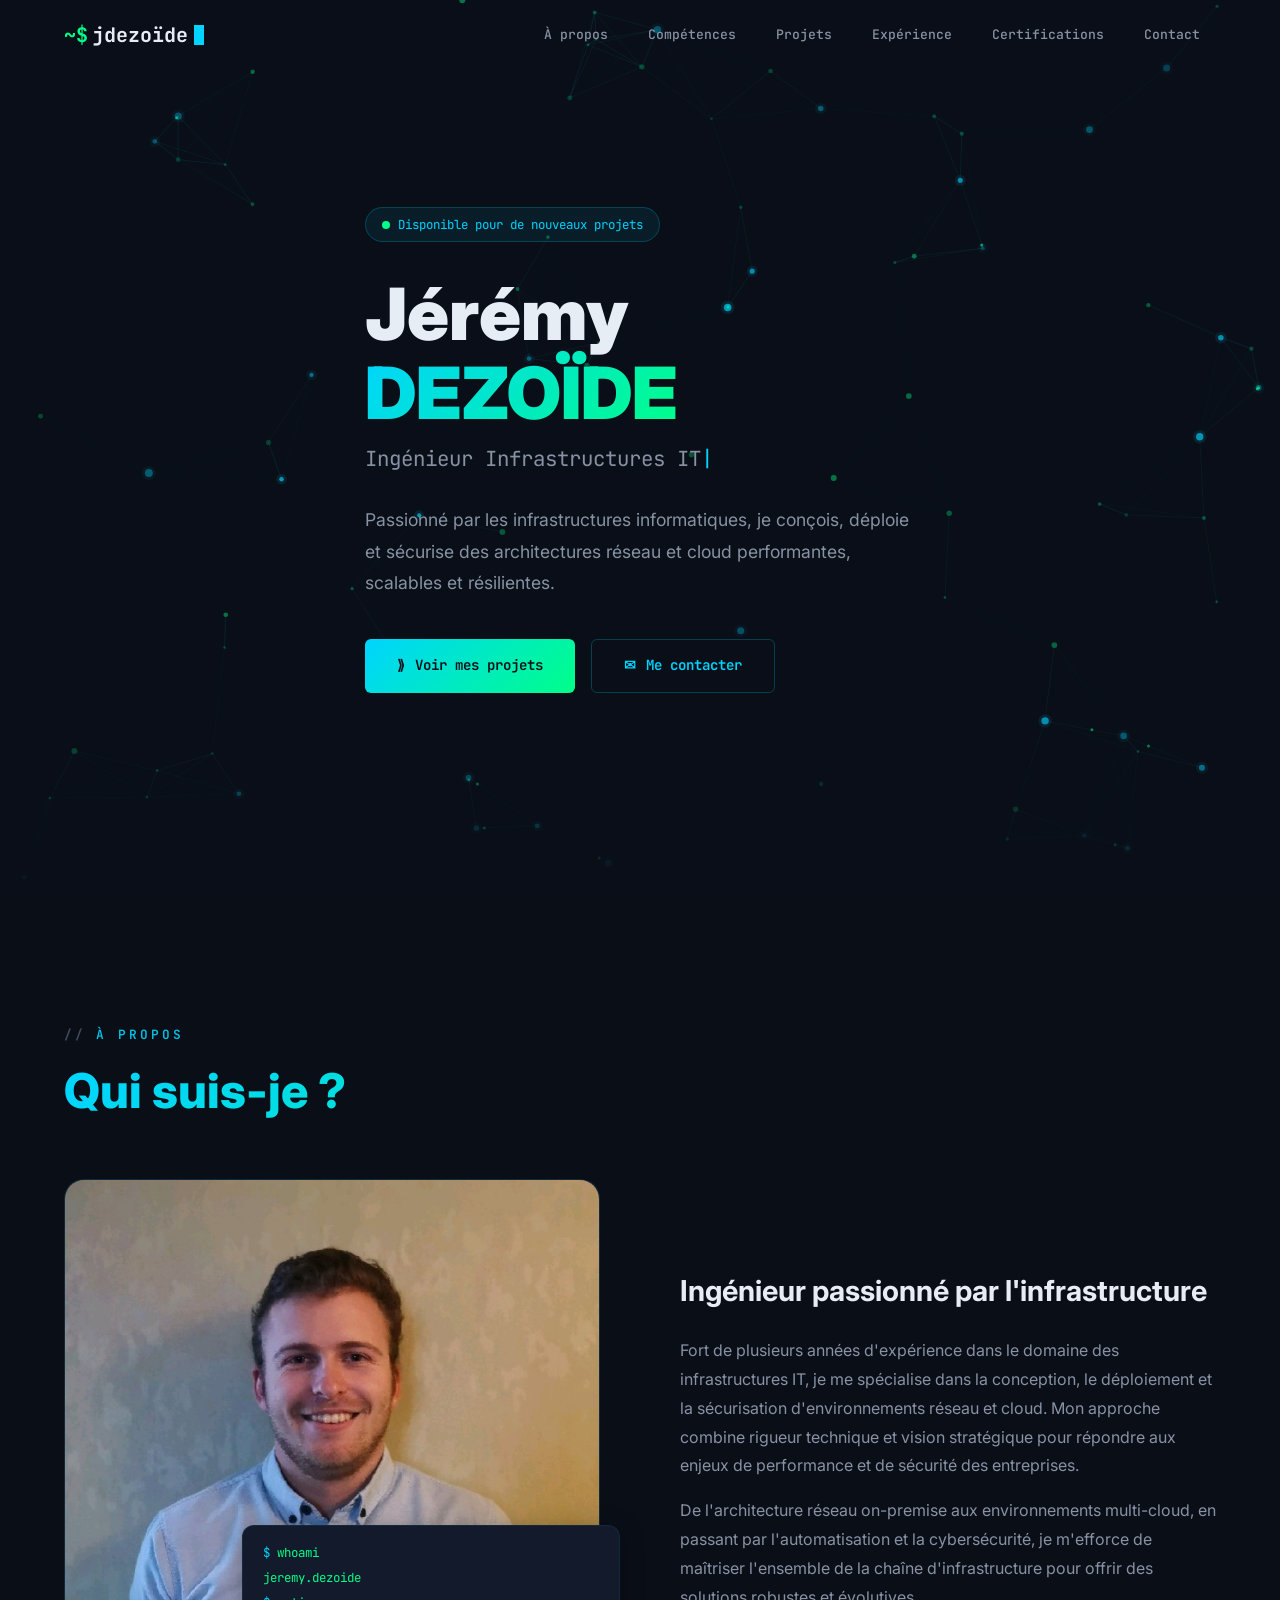
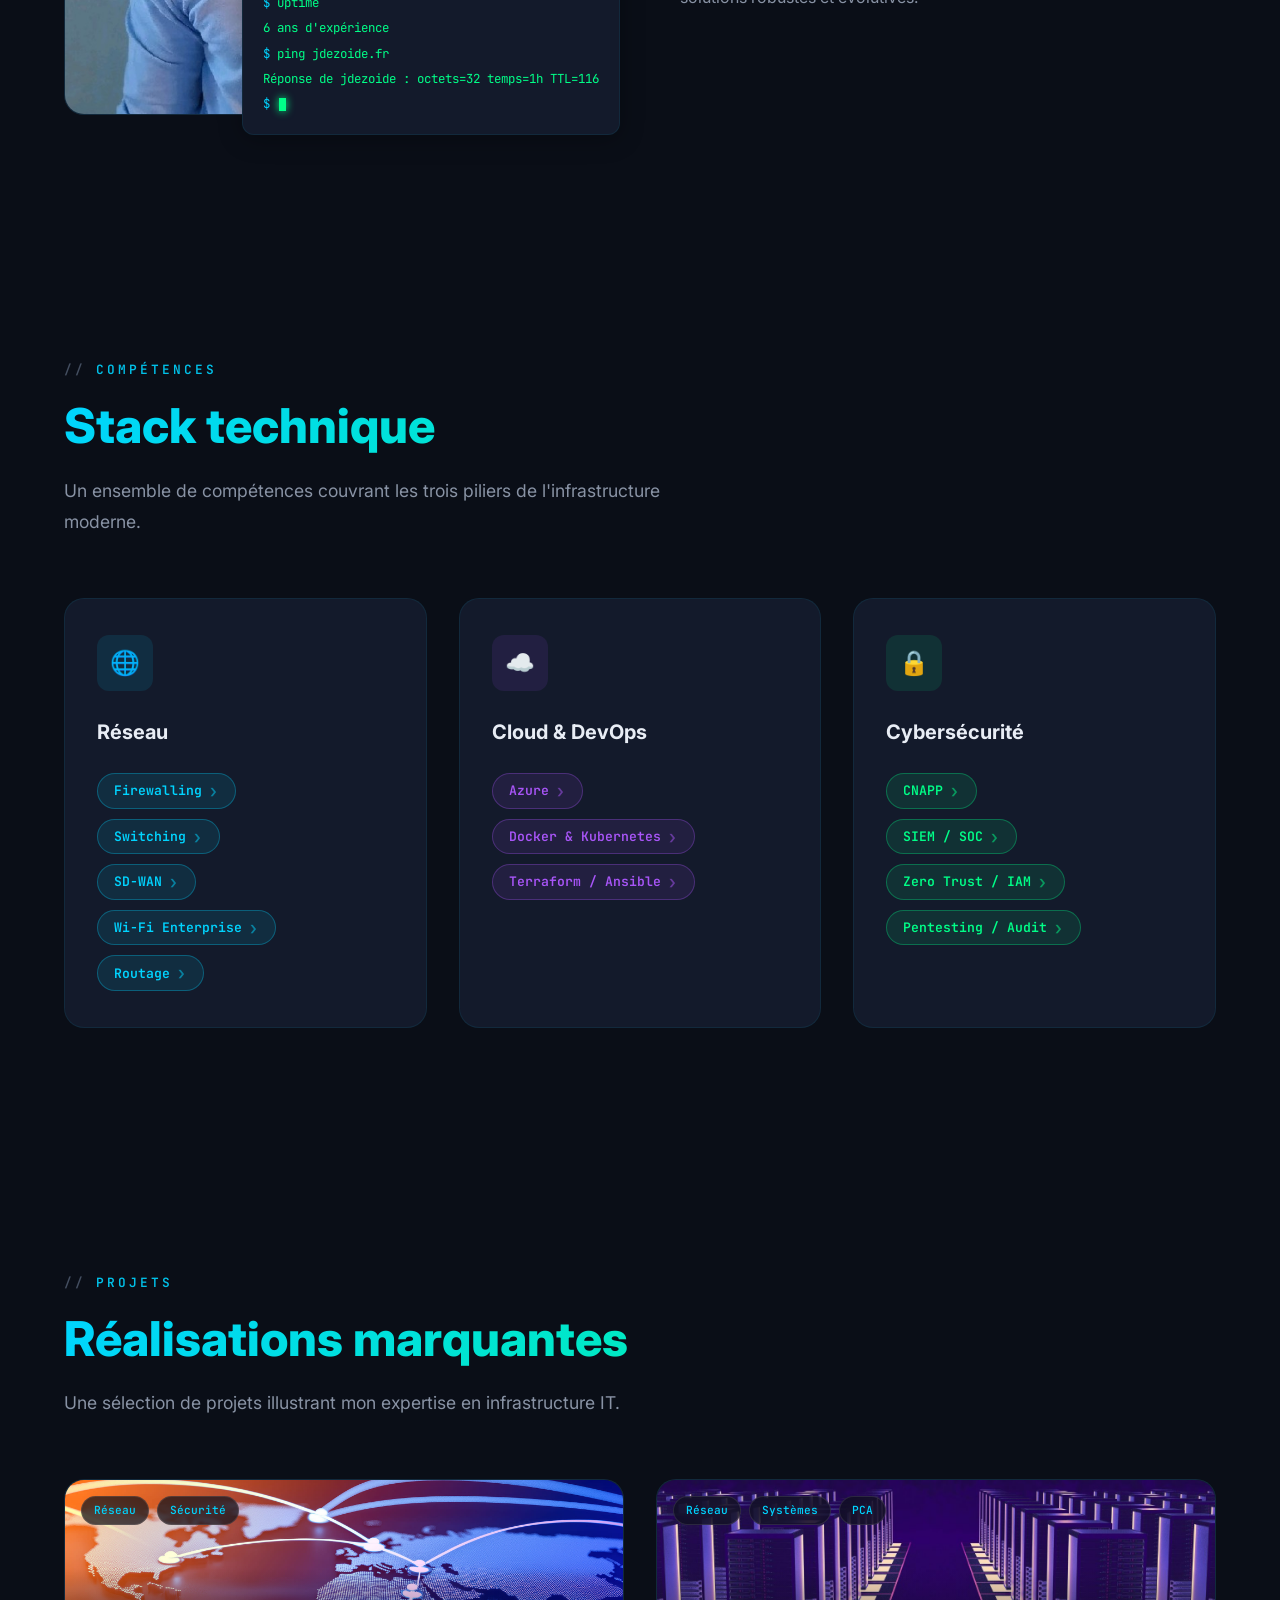
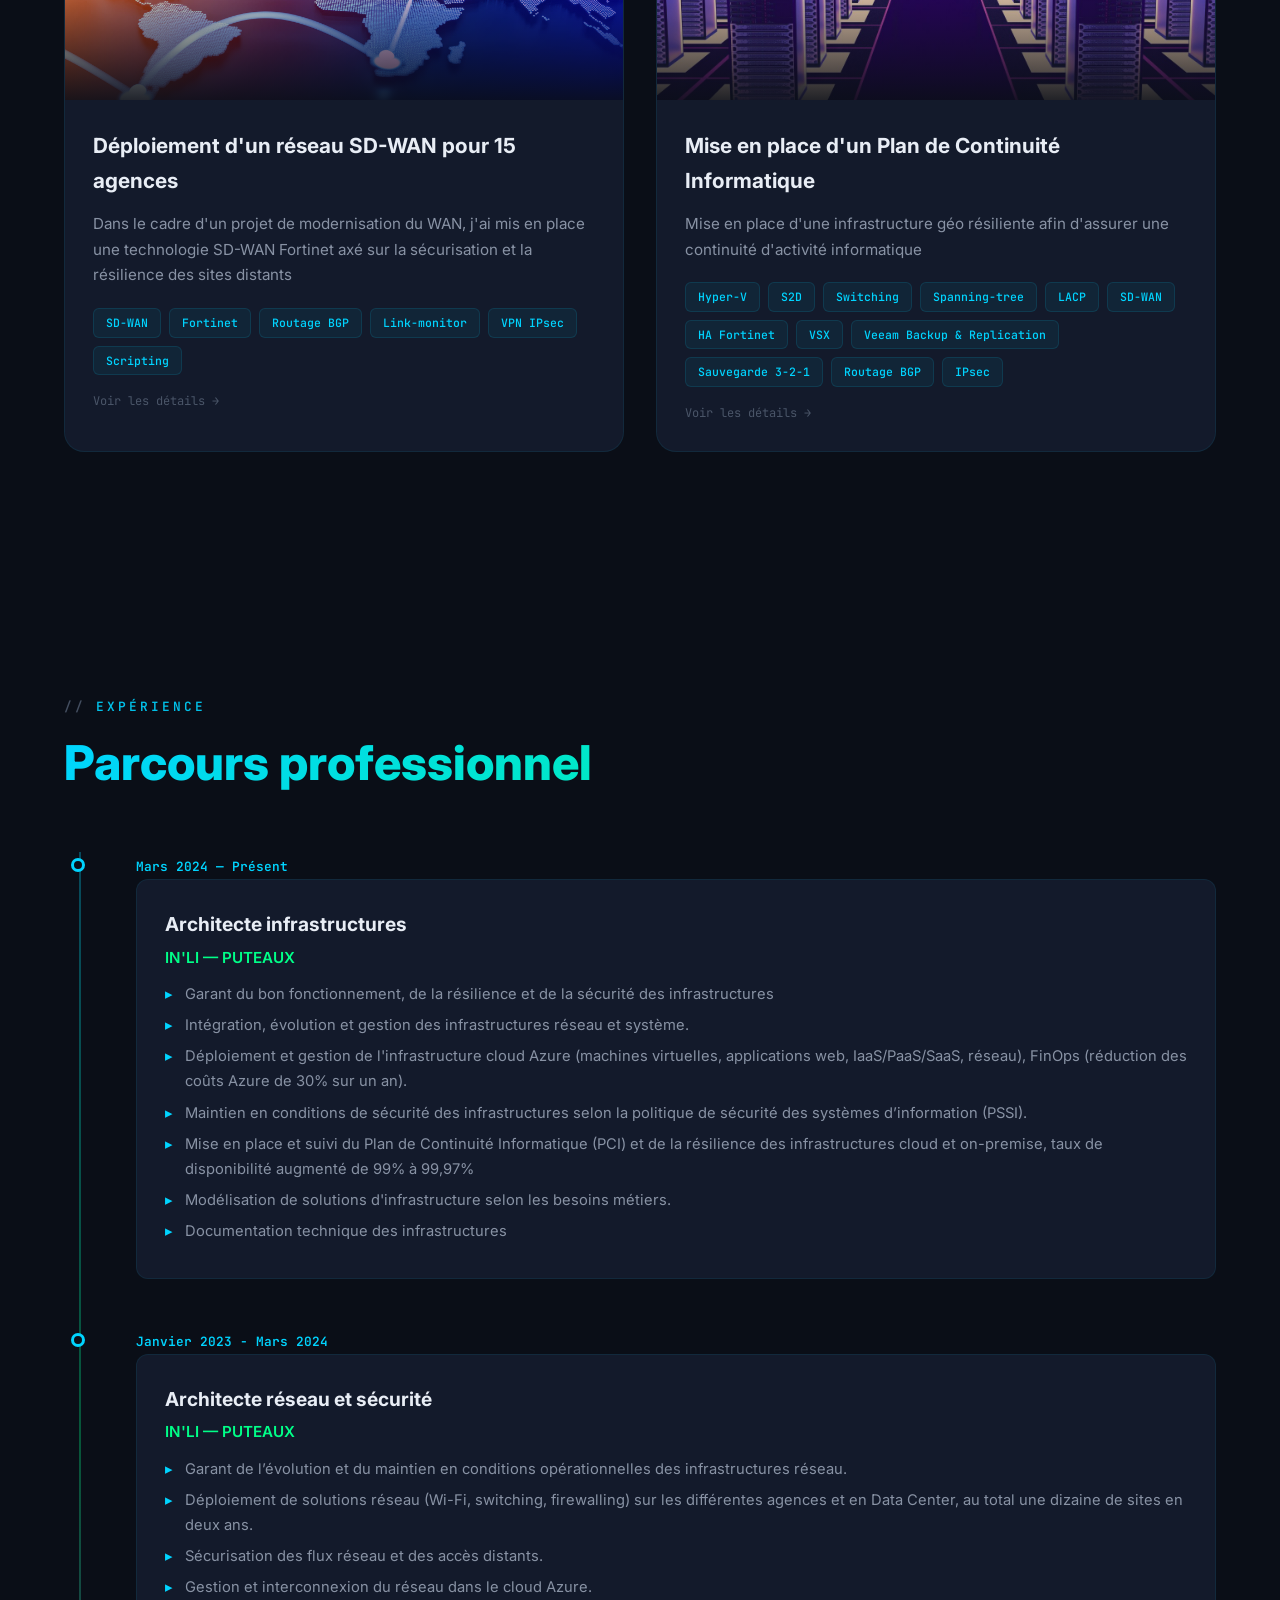
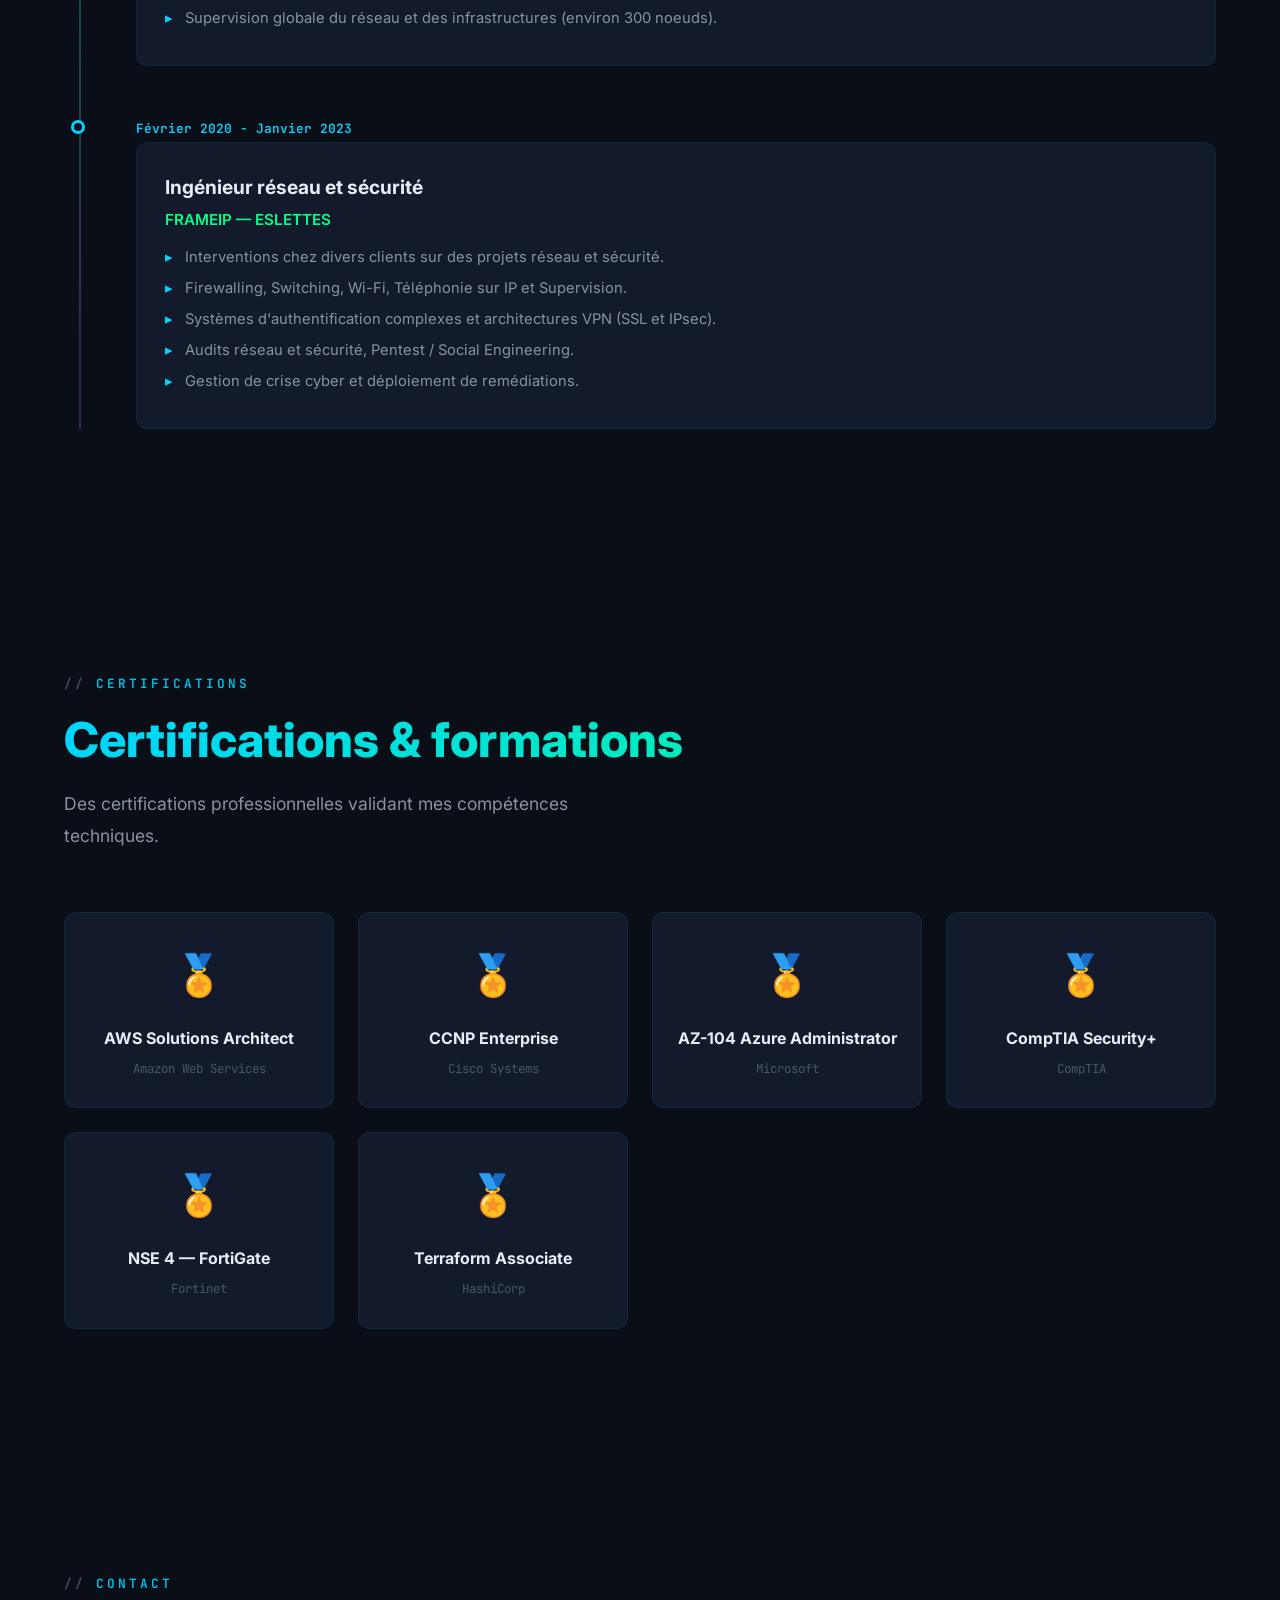
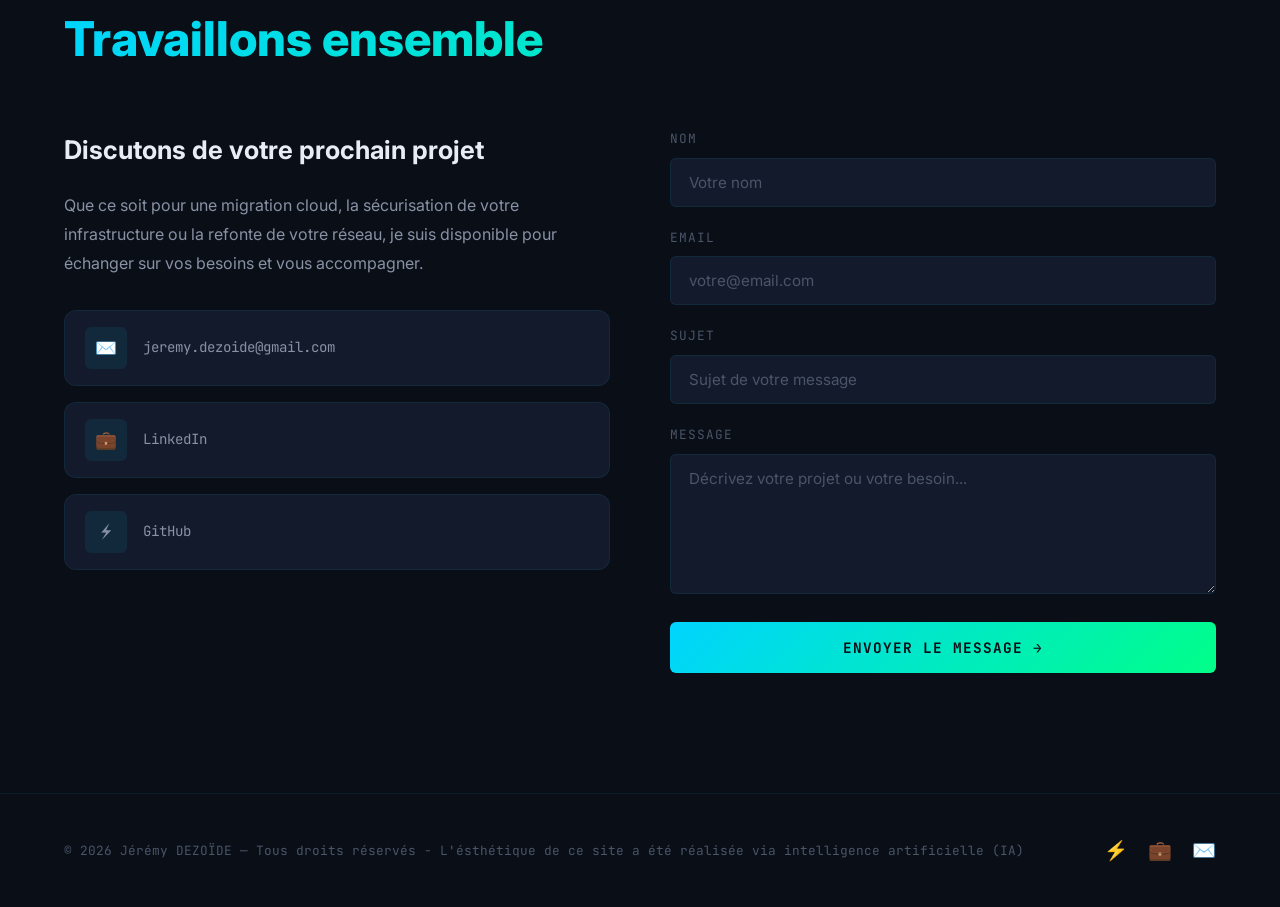
==== commit 308f1a33: "fix: retrait des stats inutiles" ====
--- a/index.html
+++ b/index.html
@@ -84,7 +84,6 @@
         <div class="about-text reveal reveal-delay-2">
           <h3 id="about-title"></h3>
           <div id="about-paragraphs"></div>
-          <div class="about-stats" id="about-stats"></div>
         </div>
       </div>
     </div>
--- a/style.css
+++ b/style.css
@@ -618,43 +618,7 @@
   line-height: 1.8;
 }
 
-.about-stats {
-  display: grid;
-  grid-template-columns: repeat(3, 1fr);
-  gap: 24px;
-  margin-top: 40px;
-}
-
-.stat-item {
-  text-align: center;
-  padding: 20px;
-  background: var(--bg-card);
-  border: 1px solid var(--border-subtle);
-  border-radius: var(--radius-md);
-  transition: var(--transition-base);
-}
-
-.stat-item:hover {
-  border-color: var(--border-glow);
-  box-shadow: var(--shadow-glow-sm);
-}
-
-.stat-number {
-  font-family: var(--font-mono);
-  font-size: 2rem;
-  font-weight: 800;
-  background: var(--gradient-main);
-  -webkit-background-clip: text;
-  -webkit-text-fill-color: transparent;
-  background-clip: text;
-}
-
-.stat-label {
-  font-size: 0.82rem;
-  color: var(--text-muted);
-  margin-top: 4px;
-  font-weight: 500;
-}
+
 
 /* ---------- SKILLS SECTION ---------- */
 .skills-grid {
@@ -729,58 +693,156 @@
   color: var(--text-primary);
 }
 
-.skill-item {
-  margin-bottom: 20px;
-}
-
-.skill-item:last-child {
-  margin-bottom: 0;
-}
-
-.skill-header {
-  display: flex;
-  justify-content: space-between;
-  align-items: center;
-  margin-bottom: 8px;
-}
-
-.skill-name {
-  font-family: var(--font-mono);
-  font-size: 0.85rem;
-  color: var(--text-secondary);
-  font-weight: 500;
-}
-
-.skill-percent {
-  font-family: var(--font-mono);
-  font-size: 0.78rem;
-  color: var(--text-muted);
-}
-
-.skill-bar {
-  height: 6px;
-  background: rgba(255, 255, 255, 0.05);
+/* Skill Tags Container */
+.skill-tags {
+  display: flex;
+  flex-wrap: wrap;
+  gap: 10px;
+}
+
+.skill-tag-wrapper {
+  position: relative;
+}
+
+/* Main Skill Badge */
+.skill-tag {
+  display: inline-flex;
+  align-items: center;
+  gap: 6px;
+  padding: 8px 16px;
   border-radius: var(--radius-full);
+  font-family: var(--font-mono);
+  font-size: 0.82rem;
+  font-weight: 600;
+  cursor: pointer;
+  transition: all 0.3s cubic-bezier(0.4, 0, 0.2, 1);
+  white-space: nowrap;
+}
+
+.skill-tag.network {
+  background: rgba(0, 212, 255, 0.1);
+  border: 1px solid rgba(0, 212, 255, 0.3);
+  color: var(--accent-cyan);
+}
+
+.skill-tag.cloud {
+  background: rgba(168, 85, 247, 0.1);
+  border: 1px solid rgba(168, 85, 247, 0.3);
+  color: var(--accent-purple);
+}
+
+.skill-tag.security {
+  background: rgba(0, 255, 136, 0.1);
+  border: 1px solid rgba(0, 255, 136, 0.3);
+  color: var(--accent-green);
+}
+
+.skill-tag:hover,
+.skill-tag.active {
+  transform: translateY(-2px);
+}
+
+.skill-tag.network:hover,
+.skill-tag.network.active {
+  background: rgba(0, 212, 255, 0.18);
+  border-color: rgba(0, 212, 255, 0.55);
+  box-shadow: 0 0 18px rgba(0, 212, 255, 0.2);
+}
+
+.skill-tag.cloud:hover,
+.skill-tag.cloud.active {
+  background: rgba(168, 85, 247, 0.18);
+  border-color: rgba(168, 85, 247, 0.55);
+  box-shadow: 0 0 18px rgba(168, 85, 247, 0.2);
+}
+
+.skill-tag.security:hover,
+.skill-tag.security.active {
+  background: rgba(0, 255, 136, 0.18);
+  border-color: rgba(0, 255, 136, 0.55);
+  box-shadow: 0 0 18px rgba(0, 255, 136, 0.2);
+}
+
+.skill-tag-chevron {
+  font-size: 1.1rem;
+  line-height: 1;
+  transition: transform 0.3s ease;
+  opacity: 0.5;
+}
+
+.skill-tag.active .skill-tag-chevron {
+  transform: rotate(90deg);
+  opacity: 1;
+}
+
+/* Sub-Skills Panel */
+.skill-sub-panel {
+  display: flex;
+  flex-wrap: wrap;
+  gap: 6px;
+  max-height: 0;
   overflow: hidden;
-}
-
-.skill-bar-fill {
-  height: 100%;
+  opacity: 0;
+  padding: 0;
+  margin-top: 0;
+  transition: max-height 0.4s cubic-bezier(0.4, 0, 0.2, 1),
+              opacity 0.3s ease,
+              padding 0.3s ease,
+              margin-top 0.3s ease;
+}
+
+.skill-sub-panel.open {
+  max-height: 200px;
+  opacity: 1;
+  padding: 8px 0 4px;
+  margin-top: 4px;
+}
+
+/* Sub-Skill Tags */
+.skill-sub-tag {
+  display: inline-block;
+  padding: 4px 12px;
   border-radius: var(--radius-full);
-  width: 0;
-  transition: width 1.2s cubic-bezier(0.4, 0, 0.2, 1);
-}
-
-.skill-bar-fill.cyan {
-  background: linear-gradient(90deg, var(--accent-cyan), #47e0ff);
-}
-
-.skill-bar-fill.purple {
-  background: linear-gradient(90deg, var(--accent-purple), #c084fc);
-}
-
-.skill-bar-fill.green {
-  background: linear-gradient(90deg, var(--accent-green), #4ade80);
+  font-family: var(--font-mono);
+  font-size: 0.72rem;
+  font-weight: 400;
+  border: 1px solid rgba(255, 255, 255, 0.06);
+  animation: fadeInTag 0.3s ease forwards;
+  opacity: 0;
+}
+
+.skill-sub-tag:nth-child(1) { animation-delay: 0.05s; }
+.skill-sub-tag:nth-child(2) { animation-delay: 0.1s; }
+.skill-sub-tag:nth-child(3) { animation-delay: 0.15s; }
+.skill-sub-tag:nth-child(4) { animation-delay: 0.2s; }
+.skill-sub-tag:nth-child(5) { animation-delay: 0.25s; }
+
+.skill-sub-panel.open .skill-sub-tag {
+  opacity: 0;
+  animation: fadeInTag 0.3s ease forwards;
+}
+
+@keyframes fadeInTag {
+  from { opacity: 0; transform: translateY(4px) scale(0.95); }
+  to   { opacity: 1; transform: translateY(0) scale(1); }
+}
+
+.skill-sub-tag.network {
+  background: rgba(0, 212, 255, 0.06);
+  border-color: rgba(0, 212, 255, 0.15);
+  color: rgba(0, 212, 255, 0.8);
+}
+
+.skill-sub-tag.cloud {
+  background: rgba(168, 85, 247, 0.06);
+  border-color: rgba(168, 85, 247, 0.15);
+  color: rgba(168, 85, 247, 0.8);
+}
+
+.skill-sub-tag.security {
+  background: rgba(0, 255, 136, 0.06);
+  border-color: rgba(0, 255, 136, 0.15);
+  color: rgba(0, 255, 136, 0.8);
 }
 
 /* ---------- PROJECTS SECTION ---------- */
@@ -1301,13 +1363,16 @@
     justify-content: center;
   }
 
-  .about-stats {
-    grid-template-columns: repeat(3, 1fr);
-    gap: 12px;
-  }
-
-  .stat-number {
-    font-size: 1.5rem;
+
+
+  .about-terminal-deco {
+    position: relative;
+    bottom: auto;
+    right: auto;
+    margin-top: 16px;
+    width: 100%;
+    font-size: 0.72rem;
+    padding: 12px 16px;
   }
 
   .footer-content {
